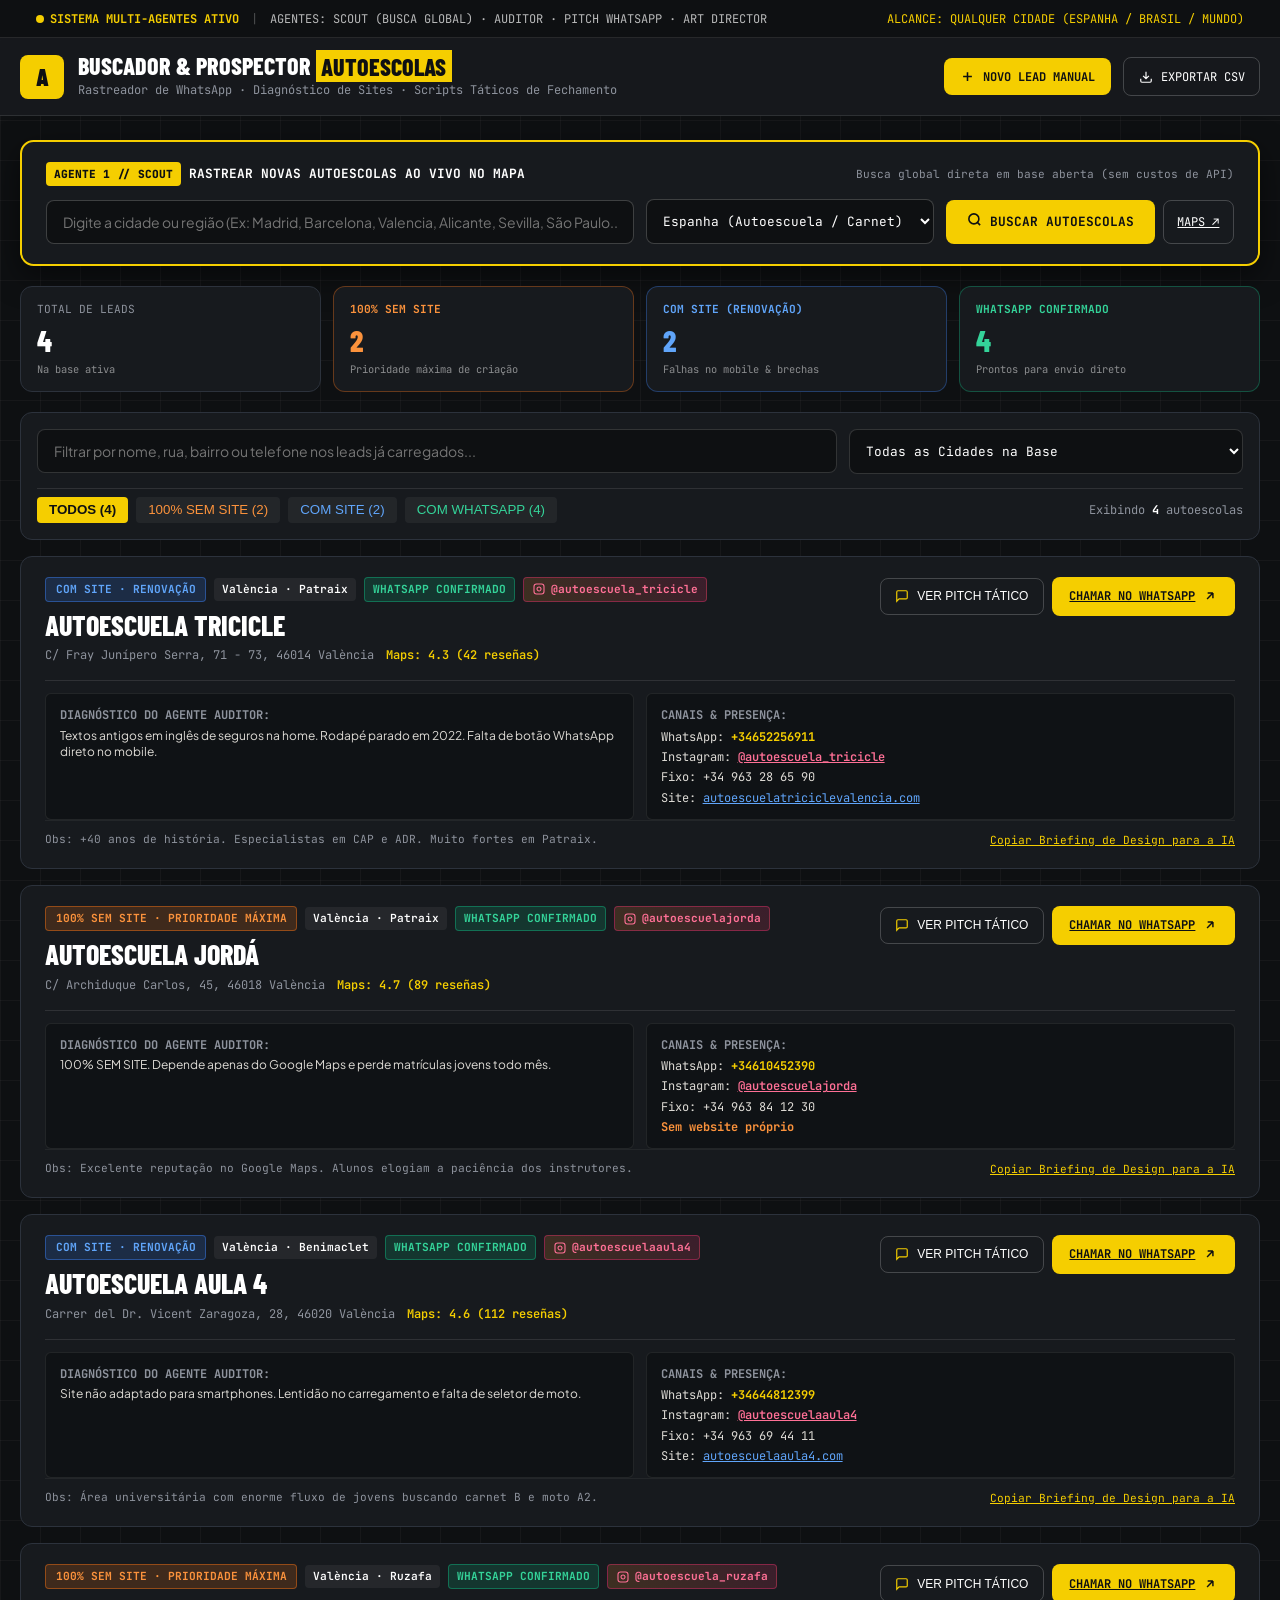
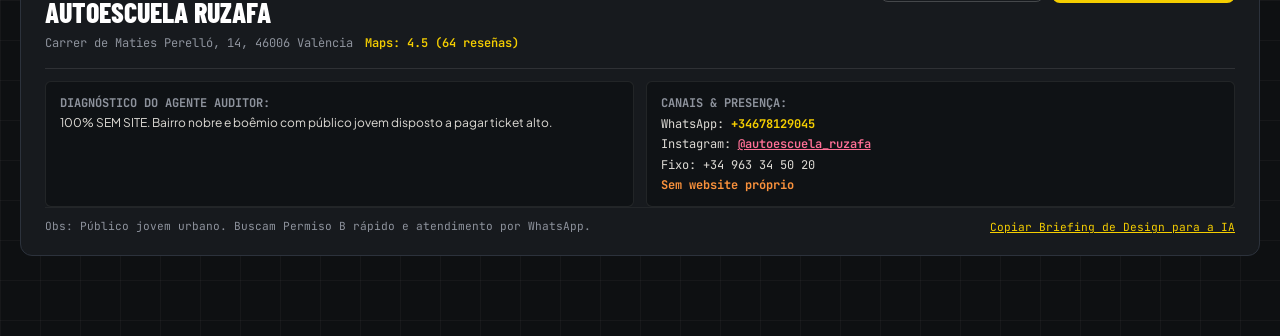
==== buscador.html @ 9bfc311a "feat: design renovado com showcase de frota, motion e buscador de autoescolas com instagram" ====
﻿<!DOCTYPE html>
<html lang="pt-BR" class="scroll-smooth">
<head>
  <meta charset="UTF-8" />
  <meta name="viewport" content="width=device-width, initial-scale=1.0" />
  <title>Buscador & Prospector de Autoescolas — Sistema de Vendas & WhatsApp</title>
  <meta name="description" content="Painel de prospecção ativa de autoescolas com gerador tático de mensagens para WhatsApp e briefings de renovação de site." />

  <!-- Tipografia de Alto Impacto (Barlow Condensed + Plus Jakarta Sans + JetBrains Mono) -->
  <link rel="preconnect" href="https://fonts.googleapis.com" />
  <link rel="preconnect" href="https://fonts.gstatic.com" crossorigin />
  <link href="https://fonts.googleapis.com/css2?family=Barlow+Condensed:wght@600;700;800&family=JetBrains+Mono:wght@400;500;600;700&family=Plus+Jakarta+Sans:wght@400;500;600;700&display=swap" rel="stylesheet" />

  <style>
    /* RESET & DESIGN TOKENS */
    :root {
      --asphalt: #0E1012;
      --asphalt-soft: #171A1E;
      --asphalt-card: #20242B;
      --asphalt-border: #2C323C;
      --tricicle: #F5CE00;
      --tricicle-hover: #FFD814;
      --paper: #F4F1EA;
      --paper-dark: #E6E1D3;
      --ink-muted: #8E939D;
      --hot-green: #10B981;
      --hot-orange: #F97316;
    }

    * { box-sizing: border-box; margin: 0; padding: 0; }

    body {
      background-color: var(--asphalt);
      color: var(--paper);
      font-family: 'Plus Jakarta Sans', sans-serif;
      min-height: 100vh;
      line-height: 1.5;
      overflow-x: hidden;
      -webkit-font-smoothing: antialiased;
    }

    .font-display { font-family: 'Barlow Condensed', sans-serif; }
    .font-mono { font-family: 'JetBrains Mono', monospace; }
    .font-sans { font-family: 'Plus Jakarta Sans', sans-serif; }

    /* Grade Arquitetônica de Fundo */
    .bg-grid {
      background-size: 40px 40px;
      background-image:
        linear-gradient(to right, rgba(255, 255, 255, 0.035) 1px, transparent 1px),
        linear-gradient(to bottom, rgba(255, 255, 255, 0.035) 1px, transparent 1px);
    }

    /* Utilitários Essenciais Standalone (Zero dependência de build) */
    .container-app { max-width: 1280px; margin-left: auto; margin-right: auto; padding-left: 1.25rem; padding-right: 1.25rem; }
    
    .card-asphalt {
      background-color: var(--asphalt-soft);
      border: 1px solid var(--asphalt-border);
      border-radius: 0.75rem;
      transition: transform 0.2s ease, border-color 0.2s ease, box-shadow 0.2s ease;
    }
    .card-asphalt:hover {
      border-color: rgba(245, 206, 0, 0.5);
      box-shadow: 0 10px 25px -5px rgba(0, 0, 0, 0.5);
    }

    .btn-tricicle {
      background-color: var(--tricicle);
      color: var(--asphalt);
      font-weight: 700;
      border: none;
      cursor: pointer;
      transition: all 0.15s ease;
      display: inline-flex;
      align-items: center;
      justify-content: center;
      gap: 0.5rem;
      border-radius: 0.5rem;
    }
    .btn-tricicle:hover {
      background-color: var(--tricicle-hover);
      transform: translateY(-1px);
    }

    .btn-outline {
      background-color: transparent;
      border: 1px solid rgba(255, 255, 255, 0.2);
      color: #FFFFFF;
      cursor: pointer;
      transition: all 0.15s ease;
      display: inline-flex;
      align-items: center;
      justify-content: center;
      gap: 0.5rem;
      border-radius: 0.5rem;
    }
    .btn-outline:hover {
      border-color: #FFFFFF;
      background-color: rgba(255, 255, 255, 0.05);
    }

    /* Badges */
    .badge-no-site {
      background-color: rgba(249, 115, 22, 0.18);
      color: #FB923C;
      border: 1px solid rgba(249, 115, 22, 0.45);
      padding: 0.2rem 0.6rem;
      border-radius: 0.25rem;
      font-weight: 700;
    }
    .badge-has-site {
      background-color: rgba(59, 130, 246, 0.18);
      color: #60A5FA;
      border: 1px solid rgba(59, 130, 246, 0.45);
      padding: 0.2rem 0.6rem;
      border-radius: 0.25rem;
      font-weight: 700;
    }
    .badge-wa {
      background-color: rgba(16, 185, 129, 0.18);
      color: #34D399;
      border: 1px solid rgba(16, 185, 129, 0.45);
      padding: 0.2rem 0.5rem;
      border-radius: 0.25rem;
      font-weight: 700;
    }

    /* Modais & Ocultação Blindada */
    .hidden { display: none !important; }
    
    .modal-backdrop {
      background-color: rgba(0, 0, 0, 0.85);
      backdrop-filter: blur(5px);
      -webkit-backdrop-filter: blur(5px);
    }
    #pitch-modal:not(.hidden), #add-modal:not(.hidden) {
      display: flex !important;
    }

    /* Animação Spinner */
    @keyframes spin {
      from { transform: rotate(0deg); }
      to { transform: rotate(360deg); }
    }
    .animate-spin { animation: spin 1s linear infinite; }

    /* Scrollbar */
    ::-webkit-scrollbar { width: 7px; height: 7px; }
    ::-webkit-scrollbar-track { background: var(--asphalt); }
    ::-webkit-scrollbar-thumb { background: #2A303A; border-radius: 4px; }
    ::-webkit-scrollbar-thumb:hover { background: var(--tricicle); }
  </style>
</head>
<body class="bg-grid">

  <!-- BARRA DE STATUS MULTI-AGENTES -->
  <div style="border-bottom: 1px solid rgba(255,255,255,0.1); background-color: var(--asphalt); padding: 0.6rem 1rem; font-size: 0.75rem;" class="font-mono">
    <div class="container-app" style="display: flex; flex-wrap: wrap; align-items: center; justify-content: space-between; gap: 0.75rem;">
      <div style="display: flex; align-items: center; gap: 0.75rem;">
        <span style="color: var(--tricicle); font-weight: 700; display: inline-flex; align-items: center; gap: 0.4rem;">
          <span style="width: 8px; height: 8px; border-radius: 50%; background-color: var(--tricicle); display: inline-block;"></span>
          SISTEMA MULTI-AGENTES ATIVO
        </span>
        <span style="color: rgba(255,255,255,0.25);">|</span>
        <span style="color: rgba(255,255,255,0.7);">AGENTES: SCOUT (BUSCA GLOBAL) · AUDITOR · PITCH WHATSAPP · ART DIRECTOR</span>
      </div>
      <div style="display: flex; align-items: center; gap: 1rem; color: rgba(255,255,255,0.6);">
        <span id="base-status-tag" style="color: var(--tricicle);">ALCANCE: QUALQUER CIDADE (ESPANHA / BRASIL / MUNDO)</span>
      </div>
    </div>
  </div>

  <!-- CABEÇALHO DO APLICATIVO -->
  <header style="border-bottom: 1px solid rgba(255,255,255,0.1); background-color: rgba(23,26,30,0.92); position: sticky; top: 0; z-index: 30; backdrop-filter: blur(8px); padding: 1rem 0;">
    <div class="container-app" style="display: flex; flex-wrap: wrap; align-items: center; justify-content: space-between; gap: 1rem;">
      <div style="display: flex; align-items: center; gap: 0.85rem;">
        <div style="width: 44px; height: 44px; border-radius: 8px; background-color: var(--tricicle); display: flex; align-items: center; justify-content: center; font-size: 1.5rem; font-weight: 900; color: var(--asphalt);" class="font-display">
          A
        </div>
        <div>
          <h1 style="font-size: 1.5rem; font-weight: 800; text-transform: uppercase; color: #FFFFFF; line-height: 1;" class="font-display">
            BUSCADOR & PROSPECTOR <span style="background-color: var(--tricicle); color: var(--asphalt); padding: 0.1rem 0.35rem;">AUTOESCOLAS</span>
          </h1>
          <p style="font-size: 0.75rem; color: var(--ink-muted); margin-top: 0.2rem;" class="font-mono">
            Rastreador de WhatsApp · Diagnóstico de Sites · Scripts Táticos de Fechamento
          </p>
        </div>
      </div>

      <div style="display: flex; align-items: center; gap: 0.75rem;">
        <button id="btn-open-add-modal" type="button" class="btn-tricicle font-mono" style="font-size: 0.75rem; text-transform: uppercase; padding: 0.65rem 1rem;">
          <svg width="15" height="15" viewBox="0 0 24 24" fill="none" stroke="currentColor" stroke-width="2.5"><path d="M12 5v14M5 12h14"/></svg>
          <span>Novo Lead Manual</span>
        </button>
        <button id="btn-export-csv" type="button" class="btn-outline font-mono" style="font-size: 0.75rem; text-transform: uppercase; padding: 0.65rem 0.9rem;">
          <svg width="14" height="14" viewBox="0 0 24 24" fill="none" stroke="currentColor" stroke-width="2"><path d="M21 15v4a2 2 0 0 1-2 2H5a2 2 0 0 1-2-2v-4M7 10l5 5 5-5M12 15V3"/></svg>
          <span>Exportar CSV</span>
        </button>
      </div>
    </div>
  </header>

  <!-- MÓDULO AGENTE 1: MOTOR DE BUSCA AO VIVO EM QUALQUER CIDADE -->
  <section style="padding: 1.5rem 0 0.5rem;">
    <div class="container-app">
      <div style="background-color: var(--asphalt-soft); border: 2px solid var(--tricicle); border-radius: 0.85rem; padding: 1.25rem 1.5rem; box-shadow: 0 10px 30px rgba(0,0,0,0.5);" class="font-mono">
        <div style="display: flex; flex-wrap: wrap; align-items: center; justify-content: space-between; gap: 0.5rem; margin-bottom: 0.85rem;">
          <div style="display: flex; align-items: center; gap: 0.5rem;">
            <span style="background-color: var(--tricicle); color: var(--asphalt); font-weight: 800; font-size: 0.7rem; padding: 0.2rem 0.5rem; border-radius: 4px;">AGENTE 1 // SCOUT</span>
            <span style="font-size: 0.8rem; font-weight: 700; color: #FFFFFF; text-transform: uppercase;">Rastrear Novas Autoescolas Ao Vivo no Mapa</span>
          </div>
          <span style="font-size: 0.7rem; color: var(--ink-muted);">Busca global direta em base aberta (sem custos de API)</span>
        </div>

        <form id="scout-search-form" style="display: grid; grid-template-columns: repeat(auto-fit, minmax(220px, 1fr)); gap: 0.75rem; align-items: center;">
          <!-- Input Cidade -->
          <div style="grid-column: span 2;">
            <input id="scout-city-input" type="text" required placeholder="Digite a cidade ou região (Ex: Madrid, Barcelona, Valencia, Alicante, Sevilla, São Paulo...)"
                   style="width: 100%; background-color: var(--asphalt); border: 1px solid rgba(255,255,255,0.2); border-radius: 0.5rem; padding: 0.75rem 1rem; color: #FFFFFF; font-size: 0.875rem; font-family: 'Plus Jakarta Sans', sans-serif; outline: none;" />
          </div>

          <!-- Seletor de País / Região -->
          <div>
            <select id="scout-country-select" style="width: 100%; background-color: var(--asphalt); border: 1px solid rgba(255,255,255,0.2); border-radius: 0.5rem; padding: 0.75rem 0.75rem; color: #FFFFFF; font-size: 0.8rem; font-family: 'JetBrains Mono', monospace; outline: none;">
              <option value="ES">Espanha (Autoescuela / Carnet)</option>
              <option value="BR">Brasil (Autoescola / CNH / CFC)</option>
              <option value="GLOBAL">Outros Países (Global)</option>
            </select>
          </div>

          <!-- Botão de Ação -->
          <div style="display: flex; gap: 0.5rem;">
            <button id="scout-submit-btn" type="submit" class="btn-tricicle font-mono" style="flex: 1; padding: 0.75rem 1.25rem; font-size: 0.8rem; text-transform: uppercase; white-space: nowrap;">
              <span id="scout-btn-icon">
                <svg width="15" height="15" viewBox="0 0 24 24" fill="none" stroke="currentColor" stroke-width="2.5"><circle cx="11" cy="11" r="8"/><line x1="21" y1="21" x2="16.65" y2="16.65"/></svg>
              </span>
              <span id="scout-btn-text">Buscar Autoescolas</span>
            </button>
            <a id="scout-maps-shortcut" href="https://www.google.com/maps/search/autoescuelas" target="_blank" rel="noopener noreferrer"
               title="Abrir pesquisa direta no Google Maps"
               class="btn-outline font-mono" style="padding: 0.75rem 0.85rem; font-size: 0.75rem; text-transform: uppercase;">
              <span>Maps ↗</span>
            </a>
          </div>
        </form>

        <!-- Barra de Progresso / Feedback -->
        <div id="scout-feedback" style="display: none; margin-top: 0.75rem; padding: 0.5rem 0.85rem; background-color: rgba(245,206,0,0.1); border-left: 3px solid var(--tricicle); font-size: 0.75rem; color: var(--tricicle);">
          Localizando autoescolas...
        </div>
      </div>
    </div>
  </section>

  <!-- DASHBOARD DE MÉTRICAS RÁPIDAS -->
  <section style="padding: 0.75rem 0;">
    <div class="container-app">
      <div style="display: grid; grid-template-columns: repeat(auto-fit, minmax(180px, 1fr)); gap: 0.75rem;" class="font-mono">
        <div style="padding: 0.85rem 1rem; border-radius: 0.75rem; background-color: var(--asphalt-soft); border: 1px solid var(--asphalt-border);">
          <div style="font-size: 0.7rem; color: var(--ink-muted); text-transform: uppercase;">Total de Leads</div>
          <div style="font-size: 1.85rem; font-weight: 800; color: #FFFFFF;" class="font-display" id="stat-total">0</div>
          <div style="font-size: 0.65rem; color: rgba(255,255,255,0.5);">Na base ativa</div>
        </div>
        <div style="padding: 0.85rem 1rem; border-radius: 0.75rem; background-color: var(--asphalt-soft); border: 1px solid rgba(249,115,22,0.35);">
          <div style="font-size: 0.7rem; color: #FB923C; text-transform: uppercase; font-weight: 700;">100% Sem Site</div>
          <div style="font-size: 1.85rem; font-weight: 800; color: #FB923C;" class="font-display" id="stat-no-site">0</div>
          <div style="font-size: 0.65rem; color: rgba(255,255,255,0.5);">Prioridade máxima de criação</div>
        </div>
        <div style="padding: 0.85rem 1rem; border-radius: 0.75rem; background-color: var(--asphalt-soft); border: 1px solid rgba(59,130,246,0.35);">
          <div style="font-size: 0.7rem; color: #60A5FA; text-transform: uppercase; font-weight: 700;">Com Site (Renovação)</div>
          <div style="font-size: 1.85rem; font-weight: 800; color: #60A5FA;" class="font-display" id="stat-has-site">0</div>
          <div style="font-size: 0.65rem; color: rgba(255,255,255,0.5);">Falhas no mobile & brechas</div>
        </div>
        <div style="padding: 0.85rem 1rem; border-radius: 0.75rem; background-color: var(--asphalt-soft); border: 1px solid rgba(16,185,129,0.35);">
          <div style="font-size: 0.7rem; color: #34D399; text-transform: uppercase; font-weight: 700;">WhatsApp Confirmado</div>
          <div style="font-size: 1.85rem; font-weight: 800; color: #34D399;" class="font-display" id="stat-wa">0</div>
          <div style="font-size: 0.65rem; color: rgba(255,255,255,0.5);">Prontos para envio direto</div>
        </div>
      </div>
    </div>
  </section>

  <!-- BARRA DE CONTROLE: BUSCA LOCAL, FILTROS E CIDADES -->
  <section style="padding: 0.5rem 0 1rem;">
    <div class="container-app">
      <div style="padding: 1rem; border-radius: 0.75rem; background-color: var(--asphalt-soft); border: 1px solid var(--asphalt-border); display: flex; flex-direction: column; gap: 0.85rem;">
        <div style="display: grid; grid-template-columns: repeat(auto-fit, minmax(240px, 1fr)); gap: 0.75rem;">
          <!-- Filtro Textual Rápido na Base -->
          <div style="grid-column: span 2;">
            <input id="search-input" type="text" placeholder="Filtrar por nome, rua, bairro ou telefone nos leads já carregados..."
                   style="width: 100%; background-color: var(--asphalt); border: 1px solid rgba(255,255,255,0.15); border-radius: 0.5rem; padding: 0.75rem 1rem; font-size: 0.875rem; color: #FFFFFF; font-family: 'Plus Jakarta Sans', sans-serif; outline: none;" />
          </div>

          <!-- Seletor de Cidades Dinâmico -->
          <div>
            <select id="city-select" style="width: 100%; background-color: var(--asphalt); border: 1px solid rgba(255,255,255,0.15); border-radius: 0.5rem; padding: 0.75rem; font-size: 0.8rem; color: #FFFFFF; font-family: 'JetBrains Mono', monospace; outline: none;">
              <option value="ALL">Todas as Cidades na Base</option>
            </select>
          </div>
        </div>

        <!-- Abas de Filtro de Status -->
        <div style="display: flex; flex-wrap: wrap; align-items: center; justify-content: space-between; gap: 0.75rem; padding-top: 0.5rem; border-top: 1px solid rgba(255,255,255,0.1); font-size: 0.75rem;" class="font-mono">
          <div style="display: flex; flex-wrap: wrap; align-items: center; gap: 0.5rem;" id="filter-tabs">
            <button type="button" data-filter="ALL" class="filter-tab" style="padding: 0.35rem 0.75rem; border-radius: 4px; background-color: var(--tricicle); color: var(--asphalt); font-weight: 700; border: none; cursor: pointer;">TODOS (<span id="count-all">0</span>)</button>
            <button type="button" data-filter="NO_SITE" class="filter-tab" style="padding: 0.35rem 0.75rem; border-radius: 4px; background-color: rgba(255,255,255,0.05); color: #FB923C; font-weight: 500; border: none; cursor: pointer;"> 100% SEM SITE (<span id="count-no-site">0</span>)</button>
            <button type="button" data-filter="HAS_SITE" class="filter-tab" style="padding: 0.35rem 0.75rem; border-radius: 4px; background-color: rgba(255,255,255,0.05); color: #60A5FA; font-weight: 500; border: none; cursor: pointer;"> COM SITE (<span id="count-has-site">0</span>)</button>
            <button type="button" data-filter="HAS_WA" class="filter-tab" style="padding: 0.35rem 0.75rem; border-radius: 4px; background-color: rgba(255,255,255,0.05); color: #34D399; font-weight: 500; border: none; cursor: pointer;"> COM WHATSAPP (<span id="count-has-wa">0</span>)</button>
          </div>

          <div style="color: var(--ink-muted);">
            Exibindo <span id="leads-visible-count" style="color: #FFFFFF; font-weight: 700;">0</span> autoescolas
          </div>
        </div>
      </div>
    </div>
  </section>

  <!-- LISTA DE LEADS (CARDS ASSIMÉTRICOS) -->
  <main class="container-app" style="padding-bottom: 5rem;">
    <div id="leads-container" style="display: flex; flex-direction: column; gap: 1rem;">
      <!-- Inserido dinamicamente via JavaScript -->
    </div>
  </main>

  <!-- MODAL: VER MENSAGEM TÁTICA DE WHATSAPP -->
  <div id="pitch-modal" class="modal-backdrop hidden" style="position: fixed; inset: 0; z-index: 50; align-items: center; justify-content: center; padding: 1rem;">
    <div style="background-color: var(--asphalt-soft); border: 1px solid rgba(255,255,255,0.2); border-radius: 1rem; max-width: 680px; width: 100%; max-height: 90vh; overflow-y: auto; padding: 1.5rem; display: flex; flex-direction: column; gap: 1.25rem; box-shadow: 0 25px 50px rgba(0,0,0,0.8);">
      <div style="display: flex; align-items: flex-start; justify-content: space-between; gap: 1rem; border-bottom: 1px solid rgba(255,255,255,0.1); padding-bottom: 0.85rem;">
        <div>
          <span style="font-size: 0.7rem; text-transform: uppercase; color: var(--tricicle); font-weight: 700;" class="font-mono">Agente 3 // Copywriter Tático</span>
          <h3 id="modal-lead-name" style="font-size: 1.75rem; font-weight: 800; text-transform: uppercase; color: #FFFFFF; line-height: 1.1; margin-top: 0.2rem;" class="font-display">
            Nome da Autoescola
          </h3>
          <div id="modal-lead-district" style="font-size: 0.75rem; color: var(--ink-muted); margin-top: 0.2rem;" class="font-mono">Cidade / Distrito</div>
        </div>
        <button id="modal-close-btn" type="button" class="btn-outline" style="padding: 0.4rem; border-radius: 6px;">
          <svg width="20" height="20" viewBox="0 0 24 24" fill="none" stroke="currentColor" stroke-width="2"><path d="M18 6L6 18M6 6l12 12"/></svg>
        </button>
      </div>

      <!-- Caixa da Mensagem Pronta -->
      <div style="display: flex; flex-direction: column; gap: 0.5rem;">
        <div style="display: flex; align-items: center; justify-content: space-between; font-size: 0.75rem;" class="font-mono">
          <span style="color: #FFFFFF; font-weight: 700; text-transform: uppercase;">Mensagem Pronta para Envio:</span>
          <span id="modal-pitch-lang" style="color: var(--tricicle);">Linguagem Local</span>
        </div>
        <div style="position: relative;">
          <textarea id="modal-pitch-es" readonly rows="8"
                    style="width: 100%; background-color: var(--asphalt); border: 1px solid rgba(255,255,255,0.15); border-radius: 0.75rem; padding: 1rem; font-size: 0.85rem; color: var(--paper); line-height: 1.6; resize: none; outline: none;" class="font-mono"></textarea>
          <button id="btn-copy-pitch" type="button" class="btn-tricicle font-mono"
                  style="position: absolute; top: 0.75rem; right: 0.75rem; font-size: 0.7rem; text-transform: uppercase; padding: 0.35rem 0.65rem; border-radius: 4px;">
            <svg width="13" height="13" viewBox="0 0 24 24" fill="none" stroke="currentColor" stroke-width="2"><rect x="9" y="9" width="13" height="13" rx="2" ry="2"/><path d="M5 15H4a2 2 0 0 1-2-2V4a2 2 0 0 1 2-2h9a2 2 0 0 1 2 2v1"/></svg>
            <span id="copy-btn-text">Copiar</span>
          </button>
        </div>
      </div>

      <!-- Tradução em Português -->
      <div style="display: flex; flex-direction: column; gap: 0.4rem; padding-top: 0.5rem; border-top: 1px solid rgba(255,255,255,0.1);">
        <div style="font-size: 0.7rem; color: var(--ink-muted); text-transform: uppercase;" class="font-mono">Tradução em Português (Para seu controle total):</div>
        <div id="modal-pitch-pt" style="padding: 0.85rem; border-radius: 0.5rem; background-color: rgba(14,16,18,0.7); border: 1px solid rgba(255,255,255,0.1); font-size: 0.75rem; color: rgba(244,241,234,0.85); line-height: 1.5;">
          Tradução...
        </div>
      </div>

      <!-- Tática de Negociação -->
      <div style="padding: 0.75rem 1rem; border-radius: 0.5rem; background-color: rgba(245,206,0,0.1); border: 1px solid rgba(245,206,0,0.3); font-size: 0.75rem; color: var(--tricicle);" class="font-mono">
        <div style="font-weight: 700; text-transform: uppercase;">Tática Empregada:</div>
        <p id="modal-pitch-tactic" style="color: rgba(244,241,234,0.9); font-family: 'Plus Jakarta Sans', sans-serif; font-size: 0.75rem; margin-top: 0.2rem;">Explicação...</p>
      </div>

      <!-- Ações do Modal -->
      <div style="display: flex; flex-wrap: wrap; align-items: center; justify-content: space-between; gap: 0.75rem; padding-top: 0.5rem;">
        <div style="display: flex; flex-wrap: wrap; gap: 0.5rem;">
          <button id="modal-btn-briefing" type="button" class="btn-outline font-mono" style="font-size: 0.75rem; text-transform: uppercase; padding: 0.75rem 1rem;">
            <span>Copiar Briefing de Design</span>
          </button>
          <button id="modal-btn-ig-dm" type="button" class="btn-outline font-mono" style="font-size: 0.75rem; text-transform: uppercase; padding: 0.75rem 0.9rem; color: #FF7096; border-color: rgba(225,48,108,0.35);">
            <span>Copiar Pitch p/ Instagram DM</span>
          </button>
        </div>
        <a id="modal-btn-wa" href="#" target="_blank" rel="noopener noreferrer"
           class="btn-tricicle font-mono" style="font-size: 0.75rem; text-transform: uppercase; padding: 0.75rem 1.25rem;">
          <span>Abrir no WhatsApp Agora</span>
          <svg width="15" height="15" viewBox="0 0 24 24" fill="none" stroke="currentColor" stroke-width="2.5"><path d="M7 17L17 7M17 7H8M17 7V16"/></svg>
        </a>
      </div>
    </div>
  </div>

  <!-- MODAL: CADASTRAR NOVO LEAD MANUAL DO GOOGLE MAPS -->
  <div id="add-modal" class="modal-backdrop hidden" style="position: fixed; inset: 0; z-index: 50; align-items: center; justify-content: center; padding: 1rem;">
    <div style="background-color: var(--asphalt-soft); border: 1px solid rgba(255,255,255,0.2); border-radius: 1rem; max-width: 560px; width: 100%; padding: 1.5rem; display: flex; flex-direction: column; gap: 1rem; box-shadow: 0 25px 50px rgba(0,0,0,0.8);">
      <div style="display: flex; align-items: center; justify-content: space-between; border-bottom: 1px solid rgba(255,255,255,0.1); padding-bottom: 0.75rem;">
        <div>
          <span style="font-size: 0.7rem; text-transform: uppercase; color: var(--tricicle); font-weight: 700;" class="font-mono">Agente 1 & 2 // Ingestão & Auditoria</span>
          <h3 style="font-size: 1.5rem; font-weight: 800; text-transform: uppercase; color: #FFFFFF;" class="font-display">Cadastrar Novo Lead</h3>
        </div>
        <button id="add-modal-close-btn" type="button" class="btn-outline" style="padding: 0.4rem; border-radius: 6px;">
          <svg width="20" height="20" viewBox="0 0 24 24" fill="none" stroke="currentColor" stroke-width="2"><path d="M18 6L6 18M6 6l12 12"/></svg>
        </button>
      </div>

      <form id="add-lead-form" style="display: flex; flex-direction: column; gap: 0.75rem; font-size: 0.75rem;" class="font-mono">
        <div>
          <label style="display: block; text-transform: uppercase; color: var(--ink-muted); margin-bottom: 0.25rem;">Nome da Autoescola *</label>
          <input id="add-name" required type="text" placeholder="Ex: Autoescuela Gran Vía"
                 style="width: 100%; background-color: var(--asphalt); border: 1px solid rgba(255,255,255,0.15); border-radius: 0.5rem; padding: 0.6rem 0.8rem; color: #FFFFFF; font-size: 0.85rem; font-family: 'Plus Jakarta Sans', sans-serif; outline: none;" />
        </div>

        <div style="display: grid; grid-template-columns: 1fr 1fr; gap: 0.75rem;">
          <div>
            <label style="display: block; text-transform: uppercase; color: var(--ink-muted); margin-bottom: 0.25rem;">Cidade / Distrito *</label>
            <input id="add-district" required type="text" placeholder="Ex: Madrid, Centro..."
                   style="width: 100%; background-color: var(--asphalt); border: 1px solid rgba(255,255,255,0.15); border-radius: 0.5rem; padding: 0.6rem 0.8rem; color: #FFFFFF; font-size: 0.85rem; font-family: 'Plus Jakarta Sans', sans-serif; outline: none;" />
          </div>
          <div>
            <label style="display: block; text-transform: uppercase; color: var(--ink-muted); margin-bottom: 0.25rem;">Telefone / WhatsApp *</label>
            <input id="add-phone" required type="text" placeholder="Ex: 612 34 56 78 ou 11 9..."
                   style="width: 100%; background-color: var(--asphalt); border: 1px solid rgba(255,255,255,0.15); border-radius: 0.5rem; padding: 0.6rem 0.8rem; color: #FFFFFF; font-size: 0.85rem; font-family: 'Plus Jakarta Sans', sans-serif; outline: none;" />
          </div>
        </div>

        <div>
          <label style="display: block; text-transform: uppercase; color: var(--ink-muted); margin-bottom: 0.25rem;">Endereço Completo</label>
          <input id="add-address" type="text" placeholder="Ex: Calle Mayor, 12, Madrid"
                 style="width: 100%; background-color: var(--asphalt); border: 1px solid rgba(255,255,255,0.15); border-radius: 0.5rem; padding: 0.6rem 0.8rem; color: #FFFFFF; font-size: 0.85rem; font-family: 'Plus Jakarta Sans', sans-serif; outline: none;" />
        </div>

        <div style="display: grid; grid-template-columns: 1fr 1fr; gap: 0.75rem;">
          <div>
            <label style="display: block; text-transform: uppercase; color: var(--ink-muted); margin-bottom: 0.25rem;">Site Atual (Deixe em branco se NÃO tiver)</label>
            <input id="add-site" type="text" placeholder="Ex: autoescuela.es"
                   style="width: 100%; background-color: var(--asphalt); border: 1px solid rgba(255,255,255,0.15); border-radius: 0.5rem; padding: 0.6rem 0.8rem; color: #FFFFFF; font-size: 0.85rem; font-family: 'Plus Jakarta Sans', sans-serif; outline: none;" />
          </div>
          <div>
            <label style="display: block; text-transform: uppercase; color: var(--ink-muted); margin-bottom: 0.25rem;">Avaliação Google Maps</label>
            <input id="add-rating" type="text" placeholder="Ex: 4.8 (85 reseñas)"
                   style="width: 100%; background-color: var(--asphalt); border: 1px solid rgba(255,255,255,0.15); border-radius: 0.5rem; padding: 0.6rem 0.8rem; color: #FFFFFF; font-size: 0.85rem; font-family: 'Plus Jakarta Sans', sans-serif; outline: none;" />
          </div>
        </div>

        <div>
          <label style="display: block; text-transform: uppercase; color: var(--ink-muted); margin-bottom: 0.25rem;">Instagram (Ex: @autoescuela_nome ou link do perfil)</label>
          <input id="add-instagram" type="text" placeholder="Ex: @autoescuela_nome ou link"
                 style="width: 100%; background-color: var(--asphalt); border: 1px solid rgba(255,255,255,0.15); border-radius: 0.5rem; padding: 0.6rem 0.8rem; color: #FFFFFF; font-size: 0.85rem; font-family: 'Plus Jakarta Sans', sans-serif; outline: none;" />
        </div>

        <div style="padding-top: 0.5rem; border-top: 1px solid rgba(255,255,255,0.1); display: flex; justify-content: flex-end; gap: 0.5rem;">
          <button type="button" id="add-modal-cancel" class="btn-outline font-mono" style="padding: 0.6rem 1rem;">Cancelar</button>
          <button type="submit" class="btn-tricicle font-mono" style="padding: 0.6rem 1.25rem;">Salvar Lead & Gerar Pitch</button>
        </div>
      </form>
    </div>
  </div>

  <!-- NOTIFICAÇÃO TOAST -->
  <div id="toast" style="position: fixed; bottom: 1.5rem; right: 1.5rem; z-index: 60; background-color: var(--tricicle); color: var(--asphalt); padding: 0.75rem 1.25rem; border-radius: 0.5rem; font-weight: 700; font-size: 0.75rem; box-shadow: 0 10px 25px rgba(0,0,0,0.5); transform: translateY(100px); opacity: 0; transition: all 0.3s ease;" class="font-mono">
    Notificação
  </div>

  <!-- ===================================================================== -->
  <!-- MOTOR JAVASCRIPT: BUSCADOR GLOBAL, BANCO DE LEADS & AGENTES           -->
  <!-- ===================================================================== -->
  <script>
    // 1. BANCO DE DADOS DE LEADS (COM PERSISTÊNCIA EM LOCALSTORAGE)
    let LEADS = [
      {
        id: "tricicle",
        name: "Autoescuela Tricicle",
        city: "València",
        district: "Patraix",
        address: "C/ Fray Junípero Serra, 71 - 73, 46014 València",
        landline: "+34 963 28 65 90",
        whatsapp: "34652256911",
        instagram: "autoescuela_tricicle",
        country: "ES",
        hasWebsite: true,
        websiteUrl: "https://autoescuelatriciclevalencia.com",
        rating: "4.3 (42 reseñas)",
        vulnerabilities: "Textos antigos em inglês de seguros na home. Rodapé parado em 2022. Falta de botão WhatsApp direto no mobile.",
        hasProCourses: true,
        notes: "+40 anos de história. Especialistas em CAP e ADR. Muito fortes em Patraix."
      },
      {
        id: "jorda-patraix",
        name: "Autoescuela Jordá",
        city: "València",
        district: "Patraix",
        address: "C/ Archiduque Carlos, 45, 46018 València",
        landline: "+34 963 84 12 30",
        whatsapp: "34610452390",
        instagram: "autoescuelajorda",
        country: "ES",
        hasWebsite: false,
        websiteUrl: "",
        rating: "4.7 (89 reseñas)",
        vulnerabilities: "100% SEM SITE. Depende apenas do Google Maps e perde matrículas jovens todo mês.",
        hasProCourses: false,
        notes: "Excelente reputação no Google Maps. Alunos elogiam a paciência dos instrutores."
      },
      {
        id: "aula4-benimaclet",
        name: "Autoescuela Aula 4",
        city: "València",
        district: "Benimaclet",
        address: "Carrer del Dr. Vicent Zaragoza, 28, 46020 València",
        landline: "+34 963 69 44 11",
        whatsapp: "34644812399",
        instagram: "autoescuelaaula4",
        country: "ES",
        hasWebsite: true,
        websiteUrl: "https://autoescuelaaula4.com",
        rating: "4.6 (112 reseñas)",
        vulnerabilities: "Site não adaptado para smartphones. Lentidão no carregamento e falta de seletor de moto.",
        hasProCourses: false,
        notes: "Área universitária com enorme fluxo de jovens buscando carnet B e moto A2."
      },
      {
        id: "ruzafa-express",
        name: "Autoescuela Ruzafa",
        city: "València",
        district: "Ruzafa",
        address: "Carrer de Maties Perelló, 14, 46006 València",
        landline: "+34 963 34 50 20",
        whatsapp: "34678129045",
        instagram: "autoescuela_ruzafa",
        country: "ES",
        hasWebsite: false,
        websiteUrl: "",
        rating: "4.5 (64 reseñas)",
        vulnerabilities: "100% SEM SITE. Bairro nobre e boêmio com público jovem disposto a pagar ticket alto.",
        hasProCourses: false,
        notes: "Público jovem urbano. Buscam Permiso B rápido e atendimento por WhatsApp."
      }
    ];

    // Carregar dados salvos pelo usuário no navegador
    const saved = localStorage.getItem('PROSPECTOR_LEADS_DATABASE_V2');
    if (saved) {
      try { LEADS = JSON.parse(saved); } catch(e) {}
    }

    function persistLeads() {
      localStorage.setItem('PROSPECTOR_LEADS_DATABASE_V2', JSON.stringify(LEADS));
    }

    // 2. AGENTE 1 // SCOUT: RASTREAMENTO GLOBAL DE AUTOESCOLAS AO VIVO (NOMINATIM POI)
    const scoutForm = document.getElementById('scout-search-form');
    const scoutCityInput = document.getElementById('scout-city-input');
    const scoutCountrySelect = document.getElementById('scout-country-select');
    const scoutBtn = document.getElementById('scout-submit-btn');
    const scoutBtnText = document.getElementById('scout-btn-text');
    const scoutFeedback = document.getElementById('scout-feedback');
    const scoutMapsShortcut = document.getElementById('scout-maps-shortcut');

    scoutCityInput.addEventListener('input', () => {
      const city = scoutCityInput.value.trim();
      const country = scoutCountrySelect.value;
      const term = country === 'BR' ? 'auto+escola' : 'autoescuela';
      scoutMapsShortcut.href = `https://www.google.com/maps/search/${term}+${encodeURIComponent(city || 'Valencia')}`;
    });

    scoutForm.addEventListener('submit', async (e) => {
      e.preventDefault();
      const cityQuery = scoutCityInput.value.trim();
      if (!cityQuery) return;

      const country = scoutCountrySelect.value;
      scoutBtn.disabled = true;
      scoutBtnText.textContent = "Rastreando no Mapa...";
      scoutFeedback.style.display = "block";
      scoutFeedback.textContent = `Agente Scout buscando autoescolas em "${cityQuery}"...`;

      try {
        const queryTerm = country === 'BR' ? `auto escola em ${cityQuery}` : `autoescuela en ${cityQuery}`;
        const nominatimUrl = `https://nominatim.openstreetmap.org/search?q=${encodeURIComponent(queryTerm)}&format=json&addressdetails=1&extratags=1&limit=25`;
        
        const res = await fetch(nominatimUrl, {
          headers: { 'Accept': 'application/json' }
        });
        
        if (!res.ok) throw new Error("Erro na resposta do serviço de mapas");
        const data = await res.json();

        if (!data || data.length === 0) {
          scoutFeedback.textContent = `Nenhuma autoescola encontrada em "${cityQuery}". Dica: clique em "Maps ↗" ao lado para ver a lista no Google Maps e cole o telefone no botão "Novo Lead Manual".`;
          return;
        }

        let addedCount = 0;
        data.forEach(item => {
          const rawName = item.name || (item.display_name ? item.display_name.split(',')[0] : "Autoescuela");
          // Evitar duplicatas pelo nome
          const exists = LEADS.some(l => l.name.toLowerCase() === rawName.toLowerCase());
          if (exists) return;

          const tags = item.extratags || {};
          const addr = item.address || {};
          
          let phone = tags.phone || tags['contact:phone'] || tags['contact:mobile'] || "";
          phone = phone.replace(/[^0-9]/g, '');
          if (country === 'ES' && phone.length === 9 && (phone.startsWith('6') || phone.startsWith('7') || phone.startsWith('9'))) {
            phone = "34" + phone;
          } else if (country === 'BR' && (phone.length === 10 || phone.length === 11)) {
            phone = "55" + phone;
          }

          const website = tags.website || tags['contact:website'] || "";
          const district = addr.suburb || addr.quarter || addr.neighbourhood || addr.city_district || addr.city || cityQuery;
          const fullAddress = item.display_name ? item.display_name.split(',').slice(0, 3).join(',') : `${district}, ${cityQuery}`;

          let insta = tags['contact:instagram'] || tags.instagram || tags['contact:social'] || "";
          if (insta) {
            insta = insta.replace('@', '').replace(/^https?:\/\/(www\.)?instagram\.com\//i, '').replace(/\/$/, '');
          }

          const newLead = {
            id: "lead-" + Date.now() + "-" + Math.floor(Math.random()*1000),
            name: rawName,
            city: addr.city || cityQuery,
            district: district,
            address: fullAddress,
            landline: phone ? (phone.startsWith('34') ? `+${phone}` : phone) : "Consultar no Maps",
            whatsapp: phone,
            instagram: insta,
            country: country,
            hasWebsite: website.length > 5,
            websiteUrl: website ? (website.startsWith('http') ? website : 'http://' + website) : "",
            rating: "4.5 (Google Maps)",
            vulnerabilities: website.length > 5 
              ? "Site detectado. Requer auditoria mobile e botão de WhatsApp."
              : "100% SEM SITE PRÓPRIO. Depende exclusivamente do Maps e perde novos alunos diariamente.",
            hasProCourses: rawName.toLowerCase().includes('cap') || rawName.toLowerCase().includes('camion'),
            notes: `Lead rastreado pelo Agente Scout em ${cityQuery}.`
          };

          LEADS.unshift(newLead);
          addedCount++;
        });

        persistLeads();
        updateCityDropdown();
        updateMetrics();
        renderLeadsList();

        scoutFeedback.textContent = `Sucesso! O Agente Scout adicionou ${addedCount} novas autoescolas de "${cityQuery}" à base.`;
        showToastNotification(`${addedCount} autoescolas de ${cityQuery} adicionadas!`);
      } catch (err) {
        scoutFeedback.textContent = `A busca automática oscilou. Use o botão "Maps ↗" para abrir a lista do Google Maps de ${cityQuery} e adicione os contatos pelo botão "Novo Lead Manual".`;
      } finally {
        scoutBtn.disabled = false;
        scoutBtnText.textContent = "Buscar Autoescolas";
      }
    });

    // 3. AGENTE 3 // PITCH: GERADOR DE MENSAGENS TÁTICAS DE WHATSAPP
    function createPitch(lead) {
      const isSpain = lead.country === "ES" || (lead.whatsapp && lead.whatsapp.startsWith("34"));

      if (isSpain) {
        if (lead.hasWebsite) {
          // ROTA COM SITE (ESPANHA)
          return {
            lang: "Espanhol (València / Espanha)",
            es: `Hola, buenas tardes.

Os escribo porque he estado revisando vuestra web actual (${lead.websiteUrl.replace(/^https?:\/\//, '')}) y he notado que no está adaptada para que los alumnos jóvenes de ${lead.district} os contacten directamente por WhatsApp desde el móvil en un clic, además de ${lead.vulnerabilities.toLowerCase().includes('inglés') ? 'tener textos antiguos de plantilla en inglés en el código' : 'tener varios elementos lentos que dificultan ver precios y cursos'}.

Para que veáis la diferencia, os he preparado sin ningún compromiso una maqueta moderna de cómo quedaría vuestra web renovada:
 [ENLACE_DE_VUESTRA_MAQUETA_AQUÍ]

(Si pulsáis en cualquier botón de la maqueta, veréis que ya está conectada directamente a este mismo WhatsApp).

¿Sería una locura si le echáis un vistazo rápido de 30 segundos en el móvil cuando tengáis un hueco en secretaría?

Un saludo cordial.`,
            pt: `Olá, boa tarde.
Escrevo porque estive revisando o site atual de vocês (${lead.websiteUrl.replace(/^https?:\/\//, '')}) e notei que não está adaptado para que os alunos jovens de ${lead.district} entrem em contato direto pelo WhatsApp em um clique, além de ${lead.vulnerabilities.toLowerCase()}.
Para que vejam a diferença, preparei sem compromisso uma prévia moderna de como ficaria o site renovado de vocês:
 [LINK DA SUA PRÉVIA NO NETLIFY/VERCEL]
(Se clicarem em qualquer botão, verão que já abre neste mesmo WhatsApp de vocês).
Seria uma loucura dar uma olhada rápida de 30 segundos no celular quando tiverem um tempinho na secretaria?
Um abraço cordial.`,
            tactic: `Auditoria de Falha Técnica + Demonstração ao Vivo no próprio WhatsApp + Pergunta Fechada buscando o 'NÃO' do Chris Voss ("¿Sería una locura?").`
          };
        } else {
          // ROTA SEM SITE (ESPANHA)
          return {
            lang: "Espanhol (València / Espanha)",
            es: `Hola, buenas tardes.

Os escribo porque he visto vuestra excelente valoración en Google Maps (${lead.rating}) en la zona de ${lead.district}, pero me he dado cuenta de que no tenéis una página web propia activa para vuestra autoescuela.

Hoy en día, casi el 90% de los chicos de 17 y 18 años que buscan sacarse el carnet B o de moto en ${lead.district} buscan en Google y acaban matriculándose en las autoescuelas que tienen web moderna con reserva directa por WhatsApp.

Para ayudaros a captar esos alumnos sin que tengáis que complicaros la vida, os he diseñado por adelantado una maqueta exclusiva para ${lead.name} lista para usar:
 [ENLACE_DE_VUESTRA_MAQUETA_AQUÍ]

(Ya incluye vuestra dirección en ${lead.address.split(',')[0]} y enlace directo a este WhatsApp).

¿Sería una mala idea si le echáis un vistazo de 30 segundos en el móvil a ver qué os parece?

Un saludo cordial.`,
            pt: `Olá, boa tarde.
Escrevo porque vi a excelente avaliação de vocês no Google Maps (${lead.rating}) na região de ${lead.district}, mas notei que vocês não têm uma página web própria ativa.
Hoje em dia, quase 90% dos jovens de 17 e 18 anos que querem tirar a habilitação B ou moto em ${lead.district} pesquisam no Google e acabam se matriculando nas autoescolas que têm site moderno com WhatsApp direto.
Para ajudar vocês a captar esses alunos sem complicações, desenhei antecipadamente uma prévia exclusiva para a ${lead.name} pronta para usar:
 [LINK DA SUA PRÉVIA NO NETLIFY/VERCEL]
(Já inclui o endereço de vocês e botão direto para este WhatsApp).
Seria uma má ideia dar uma olhada de 30 segundos no celular para ver o que acham?
Um abraço cordial.`,
            tactic: `Elogio de Autoridade do Maps + Conscientização da Perda Diária de Alunos + Oferta Irrecusável de Hormozi (o site já está pronto, sem esforço para ele).`
          };
        }
      } else {
        // ROTA BRASIL / OUTROS PAÍSES (PORTUGUÊS)
        return {
          lang: "Português do Brasil (CFC / CNH)",
          es: `Olá, tudo bem?

Vi a ótima pontuação de vocês no Google Maps (${lead.rating}) em ${lead.district}, mas notei que vocês ${lead.hasWebsite ? 'estão com o site desatualizado e sem botão direto de WhatsApp no celular' : 'ainda não possuem um site profissional ativo para a autoescola'}.

Quase todo aluno de 18 anos que vai tirar a 1ª CNH pesquisa no celular antes de se matricular. Pensando nisso, desenhei por conta própria uma prévia moderna e exclusiva de como ficaria o novo site da ${lead.name}:
 [COLE_AQUI_SEU_LINK_NETLIFY]

(Inclusive, todos os botões da prévia já abrem mensagens direto para este WhatsApp de vocês).

Seria uma má ideia dar uma olhada rápida de 30 segundos no celular para ver o que acham?

Abraços!`,
          pt: `Mensagem nativa para o Brasil aplicando Chris Voss e reversão total de risco.`,
          tactic: `Abordagem de autoridade no Google Maps + demonstração do WhatsApp funcionando ao vivo.`
        };
      }
    }

    // 4. AGENTE 4 // ART DIRECTOR: BRIEFING PARA O PLAYBOOK DE DESIGN
    function createDesignBriefing(lead) {
      return `Novo projeto para criar no index.html seguindo rigorosamente o @PLAYBOOK_DIRECAO_DE_ARTE_AUTOESCOLAS.md:

- Nome da Autoescola: ${lead.name}
- Cidade / Bairro: ${lead.city || 'València'} (${lead.district})
- Endereço Real: ${lead.address}
- Telefone / WhatsApp Oficial: +${lead.whatsapp} (Fixo: ${lead.landline})
- Situação Atual: ${lead.hasWebsite ? 'Possui site (' + lead.websiteUrl + ') com falhas: ' + lead.vulnerabilities : '100% SEM SITE PRÓPRIO. Criar presença do zero baseada no Google Maps.'}
- Avaliação Google Maps: ${lead.rating}
- Cursos Principais: ${lead.hasProCourses ? 'Coche Permiso B, Motos AM/A1/A2/A e Cursos Profissionais Pesados (Camión, Autobús, CAP e ADR)' : 'Coche Permiso B, Motos AM/A1/A2/A e Aulas para Habilitados'}
- Observações: ${lead.notes}

Por favor, defina o Conceito de Direção de Arte exclusivo para a ${lead.name}, construa o site completo com CSS estático pré-compilado embutido (sem dependência de cdn.tailwindcss.com e sem filtros pesados feTurbulence) e com todos os CTAs apontando para https://wa.me/${lead.whatsapp}.`;
    }

    // 5. RENDERIZAÇÃO DA INTERFACE & FILTROS
    let currentFilter = "ALL";
    let searchQuery = "";
    let selectedCity = "ALL";

    function updateCityDropdown() {
      const citySelect = document.getElementById('city-select');
      const uniqueCities = [...new Set(LEADS.map(l => l.city || l.district))].filter(Boolean);
      
      let html = '<option value="ALL">Todas as Cidades na Base</option>';
      uniqueCities.forEach(c => {
        html += `<option value="${c}">${c}</option>`;
      });
      citySelect.innerHTML = html;
      citySelect.value = selectedCity;
    }

    function updateMetrics() {
      const total = LEADS.length;
      const noSite = LEADS.filter(l => !l.hasWebsite).length;
      const hasSite = LEADS.filter(l => l.hasWebsite).length;
      const hasWa = LEADS.filter(l => l.whatsapp && l.whatsapp.trim().length > 5).length;

      document.getElementById('stat-total').textContent = total;
      document.getElementById('stat-no-site').textContent = noSite;
      document.getElementById('stat-has-site').textContent = hasSite;
      document.getElementById('stat-wa').textContent = hasWa;

      document.getElementById('count-all').textContent = total;
      document.getElementById('count-no-site').textContent = noSite;
      document.getElementById('count-has-site').textContent = hasSite;
      document.getElementById('count-has-wa').textContent = hasWa;
    }

    function renderLeadsList() {
      const container = document.getElementById('leads-container');
      container.innerHTML = "";

      const filtered = LEADS.filter(l => {
        if (currentFilter === "NO_SITE" && l.hasWebsite) return false;
        if (currentFilter === "HAS_SITE" && !l.hasWebsite) return false;
        if (currentFilter === "HAS_WA" && (!l.whatsapp || l.whatsapp.trim().length <= 5)) return false;

        const leadCity = l.city || l.district;
        if (selectedCity !== "ALL" && leadCity !== selectedCity) return false;

        if (searchQuery) {
          const q = searchQuery.toLowerCase();
          const match = l.name.toLowerCase().includes(q) ||
                        (l.district && l.district.toLowerCase().includes(q)) ||
                        (l.city && l.city.toLowerCase().includes(q)) ||
                        (l.address && l.address.toLowerCase().includes(q)) ||
                        (l.whatsapp && l.whatsapp.includes(q));
          if (!match) return false;
        }
        return true;
      });

      document.getElementById('leads-visible-count').textContent = filtered.length;

      if (filtered.length === 0) {
        container.innerHTML = `
          <div style="padding: 3rem 1.5rem; text-align: center; border-radius: 0.75rem; background-color: var(--asphalt-soft); border: 1px dashed rgba(255,255,255,0.2);">
            <div style="font-size: 1.5rem; font-weight: 800; text-transform: uppercase; color: #FFFFFF;" class="font-display">Nenhuma autoescola encontrada com este filtro</div>
            <p style="font-size: 0.8rem; color: var(--ink-muted); margin-top: 0.35rem;" class="font-mono">Digite o nome de uma cidade na barra amarela acima e clique em "Buscar Autoescolas" para carregar novas!</p>
          </div>
        `;
        return;
      }

      filtered.forEach(lead => {
        const pitch = createPitch(lead);
        const encodedWa = encodeURIComponent(pitch.es);
        const waLink = lead.whatsapp ? `https://wa.me/${lead.whatsapp}?text=${encodedWa}` : '#';

        const card = document.createElement('div');
        card.className = "card-asphalt";
        card.style.padding = "1.25rem 1.5rem";
        card.innerHTML = `
          <div style="display: flex; flex-wrap: wrap; align-items: flex-start; justify-content: space-between; gap: 1rem; border-bottom: 1px solid rgba(255,255,255,0.1); padding-bottom: 1rem;">
            <div style="display: flex; flex-direction: column; gap: 0.35rem;">
              <div style="display: flex; flex-wrap: wrap; align-items: center; gap: 0.5rem; font-size: 0.7rem;" class="font-mono">
                <span class="${lead.hasWebsite ? 'badge-has-site' : 'badge-no-site'}">
                  ${lead.hasWebsite ? 'COM SITE · RENOVAÇÃO' : ' 100% SEM SITE · PRIORIDADE MÁXIMA'}
                </span>
                <span style="background-color: rgba(255,255,255,0.06); padding: 0.2rem 0.5rem; border-radius: 4px; color: #FFFFFF; font-weight: 600;">
                  ${lead.city || 'Espanha'} · ${lead.district}
                </span>
                ${lead.whatsapp ? '<span class="badge-wa">WHATSAPP CONFIRMADO</span>' : '<span style="color: rgba(255,255,255,0.4); font-size: 0.65rem;">TELEFONE A VALIDAR</span>'}
                ${lead.instagram ? `
                  <a href="https://www.instagram.com/${lead.instagram.replace('@','')}/" target="_blank" rel="noopener noreferrer"
                     title="Ver perfil oficial no Instagram"
                     style="display: inline-flex; align-items: center; gap: 0.35rem; background: linear-gradient(45deg, rgba(240,148,51,0.18), rgba(225,48,108,0.18)); border: 1px solid rgba(225,48,108,0.45); color: #FF7096; padding: 0.2rem 0.55rem; border-radius: 4px; text-decoration: none; font-size: 0.7rem; font-weight: 700;">
                    <svg width="12" height="12" viewBox="0 0 24 24" fill="none" stroke="currentColor" stroke-width="2.2"><rect x="2" y="2" width="20" height="20" rx="5" ry="5"/><path d="M16 11.37A4 4 0 1 1 12.63 8 4 4 0 0 1 16 11.37z"/><line x1="17.5" y1="6.5" x2="17.51" y2="6.5"/></svg>
                    <span>@${lead.instagram.replace('@','')}</span>
                  </a>
                ` : `
                  <a href="https://www.google.com/search?q=${encodeURIComponent('site:instagram.com ' + lead.name + ' ' + (lead.city || lead.district || ''))}" target="_blank" rel="noopener noreferrer"
                     title="Buscar Instagram desta autoescola no Google"
                     style="display: inline-flex; align-items: center; gap: 0.35rem; background-color: rgba(255,255,255,0.06); border: 1px solid rgba(255,255,255,0.15); color: var(--ink-muted); padding: 0.2rem 0.55rem; border-radius: 4px; text-decoration: none; font-size: 0.7rem;">
                    <svg width="12" height="12" viewBox="0 0 24 24" fill="none" stroke="currentColor" stroke-width="2"><rect x="2" y="2" width="20" height="20" rx="5" ry="5"/><path d="M16 11.37A4 4 0 1 1 12.63 8 4 4 0 0 1 16 11.37z"/><line x1="17.5" y1="6.5" x2="17.51" y2="6.5"/></svg>
                    <span>Localizar Instagram ↗</span>
                  </a>
                `}
              </div>

              <h2 style="font-size: 1.75rem; font-weight: 800; text-transform: uppercase; color: #FFFFFF; line-height: 1.1; margin-top: 0.15rem;" class="font-display">
                ${lead.name}
              </h2>

              <div style="font-size: 0.75rem; color: var(--ink-muted); display: flex; flex-wrap: wrap; gap: 0.75rem;" class="font-mono">
                <span>${lead.address}</span>
                <span style="color: var(--tricicle); font-weight: 600;">Maps: ${lead.rating}</span>
              </div>
            </div>

            <!-- Botões Principais -->
            <div style="display: flex; flex-wrap: wrap; align-items: center; gap: 0.5rem;" class="font-mono">
              <button type="button" onclick="openPitchModal('${lead.id}')" class="btn-outline" style="font-size: 0.75rem; text-transform: uppercase; padding: 0.65rem 0.9rem;">
                <svg width="14" height="14" viewBox="0 0 24 24" fill="none" stroke="currentColor" stroke-width="2" style="color: var(--tricicle);"><path d="M21 15a2 2 0 0 1-2 2H7l-4 4V5a2 2 0 0 1 2-2h14a2 2 0 0 1 2 2z"/></svg>
                <span>Ver Pitch Tático</span>
              </button>

              ${lead.whatsapp ? `
                <a href="${waLink}" target="_blank" rel="noopener noreferrer" class="btn-tricicle" style="font-size: 0.75rem; text-transform: uppercase; padding: 0.65rem 1.1rem;">
                  <span>Chamar no WhatsApp</span>
                  <svg width="14" height="14" viewBox="0 0 24 24" fill="none" stroke="currentColor" stroke-width="2.5"><path d="M7 17L17 7M17 7H8M17 7V16"/></svg>
                </a>
              ` : `
                <a href="https://www.google.com/maps/search/${encodeURIComponent(lead.name + ' ' + (lead.city || ''))}" target="_blank" rel="noopener noreferrer" class="btn-outline" style="font-size: 0.75rem; text-transform: uppercase; padding: 0.65rem 0.9rem;">
                  <span>Checar WhatsApp no Maps ↗</span>
                </a>
              `}
            </div>
          </div>

          <!-- Diagnóstico Técnico -->
          <div style="display: grid; grid-template-columns: repeat(auto-fit, minmax(240px, 1fr)); gap: 0.75rem; padding-top: 0.75rem; font-size: 0.75rem;" class="font-mono">
            <div style="padding: 0.75rem 0.85rem; border-radius: 6px; background-color: rgba(14,16,18,0.7); border: 1px solid rgba(255,255,255,0.08);">
              <div style="color: var(--ink-muted); text-transform: uppercase; font-weight: 700; margin-bottom: 0.2rem;">
                Diagnóstico do Agente Auditor:
              </div>
              <p style="color: rgba(244,241,234,0.9); font-family: 'Plus Jakarta Sans', sans-serif; font-size: 0.75rem; line-height: 1.4;">
                ${lead.vulnerabilities}
              </p>
            </div>

            <div style="padding: 0.75rem 0.85rem; border-radius: 6px; background-color: rgba(14,16,18,0.7); border: 1px solid rgba(255,255,255,0.08);">
              <div style="color: var(--ink-muted); text-transform: uppercase; font-weight: 700; margin-bottom: 0.2rem;">Canais & Presença:</div>
              <div style="display: flex; flex-direction: column; gap: 0.15rem; color: rgba(244,241,234,0.9);">
                <div>WhatsApp: <strong style="color: var(--tricicle);">${lead.whatsapp ? '+' + lead.whatsapp : 'Não registrado'}</strong></div>
                <div>Instagram: ${lead.instagram ? `<a href="https://www.instagram.com/${lead.instagram.replace('@','')}/" target="_blank" style="color: #FF7096; text-decoration: underline; font-weight: 600;">@${lead.instagram.replace('@','')}</a>` : `<a href="https://www.google.com/search?q=${encodeURIComponent('site:instagram.com ' + lead.name + ' ' + (lead.city || lead.district || ''))}" target="_blank" style="color: var(--ink-muted); text-decoration: underline;">Localizar perfil ↗</a>`}</div>
                <div>Fixo: <span>${lead.landline}</span></div>
                ${lead.hasWebsite ? `<div>Site: <a href="${lead.websiteUrl}" target="_blank" style="color: #60A5FA; text-decoration: underline;">${lead.websiteUrl.replace(/^https?:\/\//, '')}</a></div>` : '<div style="color: #FB923C; font-weight: 700;">Sem website próprio</div>'}
              </div>
            </div>
          </div>

          <!-- Rodapé de Ação -->
          <div style="display: flex; flex-wrap: wrap; align-items: center; justify-content: space-between; gap: 0.5rem; padding-top: 0.65rem; border-top: 1px solid rgba(255,255,255,0.05); font-size: 0.7rem; color: var(--ink-muted);" class="font-mono">
            <span>Obs: ${lead.notes}</span>
            <button type="button" onclick="copyBriefing('${lead.id}')" style="background: none; border: none; color: var(--tricicle); cursor: pointer; text-decoration: underline; font-family: inherit; font-size: inherit;">
              Copiar Briefing de Design para a IA
            </button>
          </div>
        `;
        container.appendChild(card);
      });
    }

    // 6. MODAL & INTERAÇÕES
    let activeLead = null;
    function openPitchModal(id) {
      const lead = LEADS.find(l => l.id === id);
      if (!lead) return;
      activeLead = lead;

      const p = createPitch(lead);
      document.getElementById('modal-lead-name').textContent = lead.name;
      const igH = lead.instagram ? lead.instagram.replace('@','') : '';
      const igL = igH ? ` · <a href="https://www.instagram.com/${igH}/" target="_blank" style="color: #FF7096; text-decoration: underline; font-weight: 600;">@${igH} ↗</a>` : '';
      document.getElementById('modal-lead-district').innerHTML = `${lead.city || ''} · ${lead.district} · WhatsApp: ${lead.whatsapp ? '+' + lead.whatsapp : 'A confirmar'}${igL}`;
      document.getElementById('modal-pitch-lang').textContent = p.lang;
      document.getElementById('modal-pitch-es').value = p.es;
      document.getElementById('modal-pitch-pt').textContent = p.pt;
      document.getElementById('modal-pitch-tactic').textContent = p.tactic;

      const enc = encodeURIComponent(p.es);
      document.getElementById('modal-btn-wa').href = lead.whatsapp ? `https://wa.me/${lead.whatsapp}?text=${enc}` : '#';

      document.getElementById('pitch-modal').classList.remove('hidden');
    }

    document.getElementById('modal-close-btn').addEventListener('click', () => {
      document.getElementById('pitch-modal').classList.add('hidden');
    });

    document.getElementById('btn-copy-pitch').addEventListener('click', () => {
      const text = document.getElementById('modal-pitch-es').value;
      navigator.clipboard.writeText(text).then(() => {
        showToastNotification("Mensagem copiada para a área de transferência!");
        document.getElementById('copy-btn-text').textContent = "Copiado!";
        setTimeout(() => { document.getElementById('copy-btn-text').textContent = "Copiar"; }, 2000);
      });
    });

    document.getElementById('modal-btn-ig-dm').addEventListener('click', () => {
      if (!activeLead) return;
      const isSpain = activeLead.country === "ES" || (activeLead.whatsapp && activeLead.whatsapp.startsWith("34"));
      const dmMsg = isSpain
        ? `Hola! Os escribo por aquí porque he estado mirando vuestro perfil y vuestra web en ${activeLead.city || activeLead.district}. Vi vuestras excelentes reseñas de alumnos pero os preparé una propuesta exclusiva para recibir matrículas directas por WhatsApp desde el móvil. ¿Os parece si os paso el enlace de la maqueta por aquí para que le echéis un vistazo rápido de 30 segundos? Un saludo!`
        : `Olá! Escrevo por aqui porque vi o perfil de vocês e o trabalho em ${activeLead.city || activeLead.district}. Notei a ótima nota dos alunos mas preparei uma prévia exclusiva para gerar matrículas direto no WhatsApp. Posso mandar o link rápido de 30 segundos aqui no direct para darem uma olhada? Abraços!`;

      navigator.clipboard.writeText(dmMsg).then(() => {
        showToastNotification("Pitch para Instagram Direct (DM) copiado!");
      });
    });

    document.getElementById('modal-btn-briefing').addEventListener('click', () => {
      if (activeLead) copyBriefing(activeLead.id);
    });

    function copyBriefing(id) {
      const lead = LEADS.find(l => l.id === id);
      if (!lead) return;
      const b = createDesignBriefing(lead);
      navigator.clipboard.writeText(b).then(() => {
        showToastNotification(`Briefing de ${lead.name} copiado para a IA!`);
      });
    }

    function showToastNotification(msg) {
      const t = document.getElementById('toast');
      t.textContent = msg;
      t.style.transform = "translateY(0)";
      t.style.opacity = "1";
      setTimeout(() => {
        t.style.transform = "translateY(100px)";
        t.style.opacity = "0";
      }, 3000);
    }

    // 7. FILTROS E BUSCA LOCAL
    document.getElementById('search-input').addEventListener('input', (e) => {
      searchQuery = e.target.value.trim();
      renderLeadsList();
    });

    document.getElementById('city-select').addEventListener('change', (e) => {
      selectedCity = e.target.value;
      renderLeadsList();
    });

    document.querySelectorAll('.filter-tab').forEach(btn => {
      btn.addEventListener('click', () => {
        currentFilter = btn.getAttribute('data-filter');
        document.querySelectorAll('.filter-tab').forEach(b => {
          b.style.backgroundColor = "rgba(255,255,255,0.05)";
          b.style.color = "#FFFFFF";
          b.style.fontWeight = "500";
        });
        btn.style.backgroundColor = "var(--tricicle)";
        btn.style.color = "var(--asphalt)";
        btn.style.fontWeight = "700";
        renderLeadsList();
      });
    });

    // 8. MODAL NOVO LEAD MANUAL
    const addModal = document.getElementById('add-modal');
    document.getElementById('btn-open-add-modal').addEventListener('click', () => addModal.classList.remove('hidden'));
    document.getElementById('add-modal-close-btn').addEventListener('click', () => addModal.classList.add('hidden'));
    document.getElementById('add-modal-cancel').addEventListener('click', () => addModal.classList.add('hidden'));

    document.getElementById('add-lead-form').addEventListener('submit', (e) => {
      e.preventDefault();
      const name = document.getElementById('add-name').value.trim();
      const district = document.getElementById('add-district').value.trim();
      let phone = document.getElementById('add-phone').value.replace(/[^0-9]/g, '');
      if (phone.length === 9 && (phone.startsWith('6') || phone.startsWith('7'))) {
        phone = "34" + phone;
      }
      const address = document.getElementById('add-address').value.trim() || `${district}`;
      const site = document.getElementById('add-site').value.trim();
      const rating = document.getElementById('add-rating').value.trim() || "4.5 (Google Maps)";
      let addInsta = document.getElementById('add-instagram').value.trim();
      if (addInsta) {
        addInsta = addInsta.replace('@', '').replace(/^https?:\/\/(www\.)?instagram\.com\//i, '').replace(/\/$/, '');
      }

      const newL = {
        id: "lead-" + Date.now(),
        name: name,
        city: district,
        district: district,
        address: address,
        landline: phone,
        whatsapp: phone,
        instagram: addInsta,
        country: phone.startsWith('55') ? 'BR' : 'ES',
        hasWebsite: site.length > 3,
        websiteUrl: site ? (site.startsWith('http') ? site : 'https://' + site) : '',
        rating: rating,
        vulnerabilities: site.length > 3
          ? "Site cadastrado. Verificar experiência no celular e botão de WhatsApp."
          : "100% SEM SITE PRÓPRIO. Oportunidade máxima de criar presença profissional.",
        hasProCourses: false,
        notes: "Lead cadastrado manualmente"
      };

      LEADS.unshift(newL);
      persistLeads();
      updateCityDropdown();
      updateMetrics();
      renderLeadsList();
      addModal.classList.add('hidden');
      document.getElementById('add-lead-form').reset();
      showToastNotification(`Lead ${name} cadastrado com sucesso!`);
    });

    // 9. EXPORTAR CSV
    document.getElementById('btn-export-csv').addEventListener('click', () => {
      let csv = "Nome,Cidade,Distrito,Endereco,WhatsApp,Instagram,Tem_Site,URL_Site,Avaliacao,Diagnostico\n";
      LEADS.forEach(l => {
        csv += `"${l.name}","${l.city || ''}","${l.district}","${l.address}","+${l.whatsapp}","${l.instagram ? '@' + l.instagram : ''}","${l.hasWebsite ? 'SIM' : 'NAO'}","${l.websiteUrl}","${l.rating}","${l.vulnerabilities.replace(/"/g, '""')}"\n`;
      });
      const blob = new Blob([csv], { type: 'text/csv;charset=utf-8;' });
      const url = URL.createObjectURL(blob);
      const a = document.createElement('a');
      a.href = url;
      a.download = `leads_autoescolas_global_${new Date().toISOString().slice(0,10)}.csv`;
      a.click();
      URL.revokeObjectURL(url);
      showToastNotification("Planilha CSV exportada!");
    });

    // Inicialização
    updateCityDropdown();
    updateMetrics();
    renderLeadsList();
  </script>
</body>
</html>
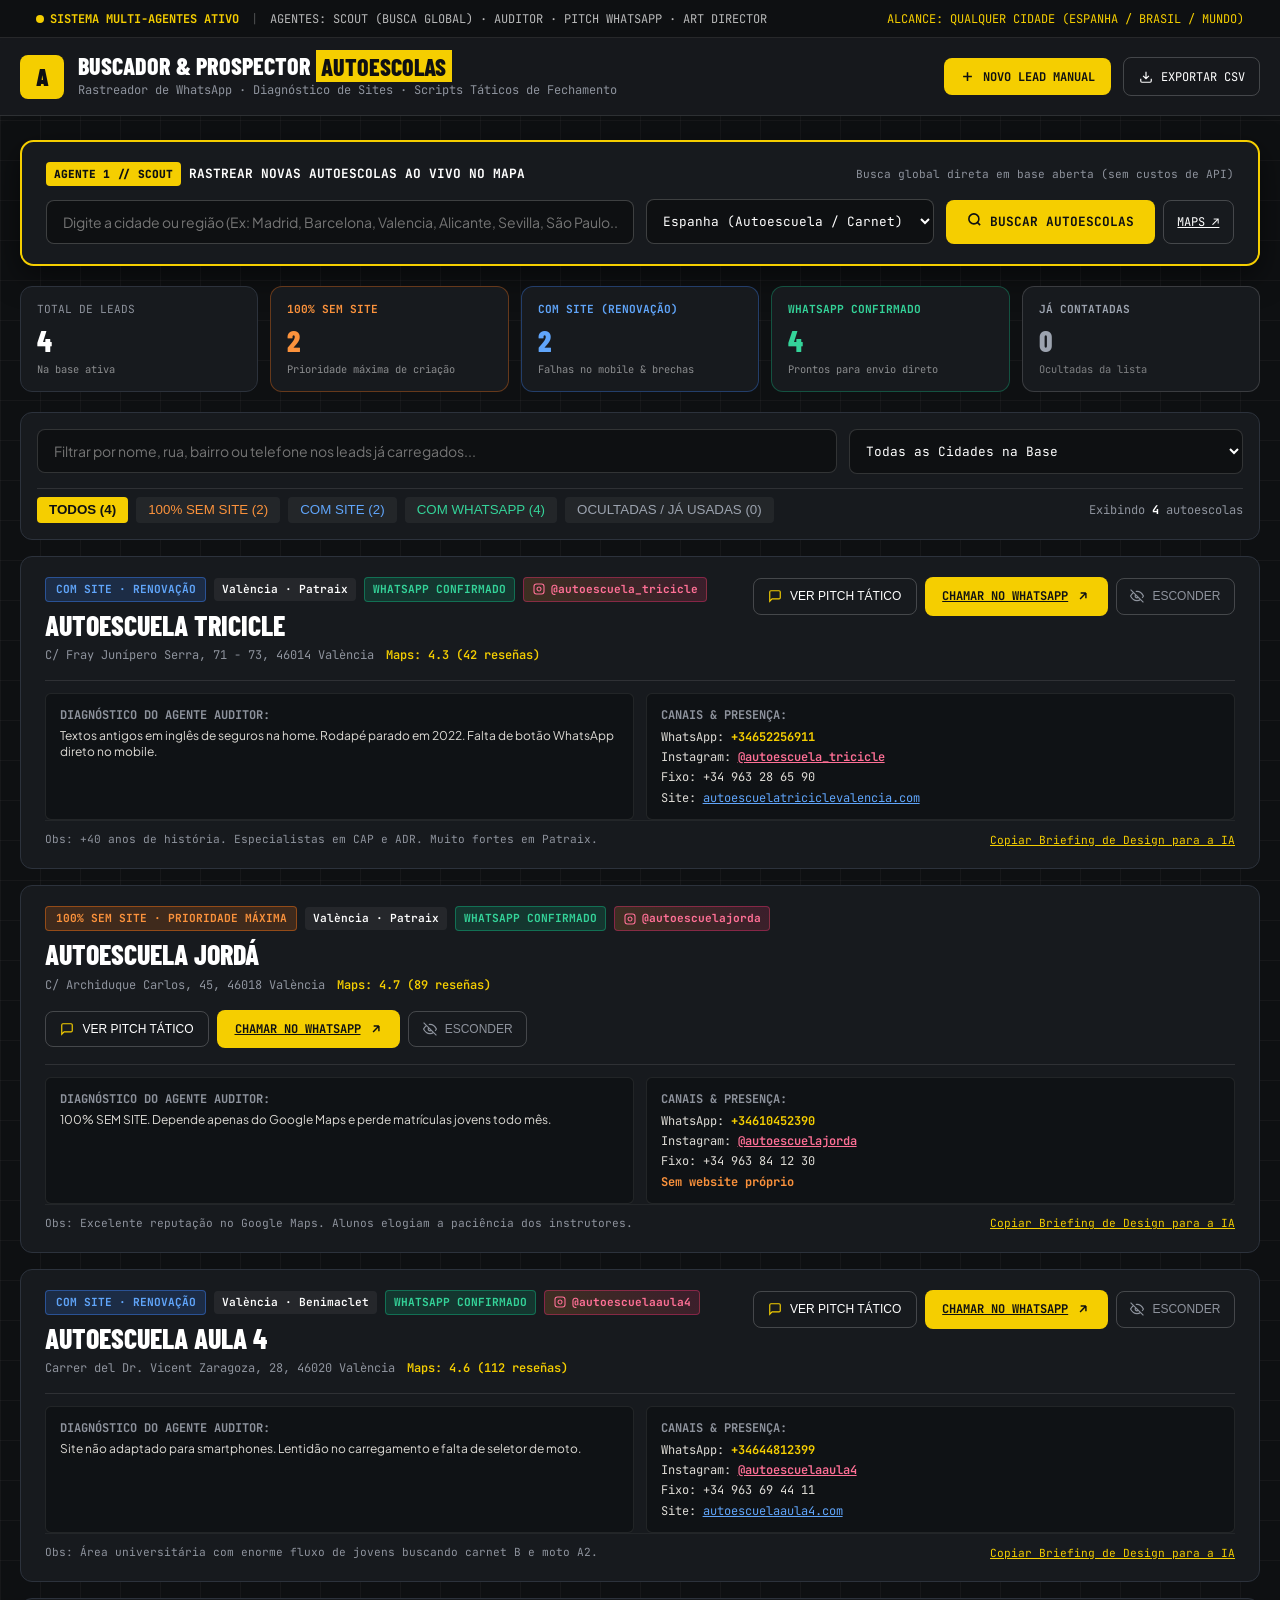
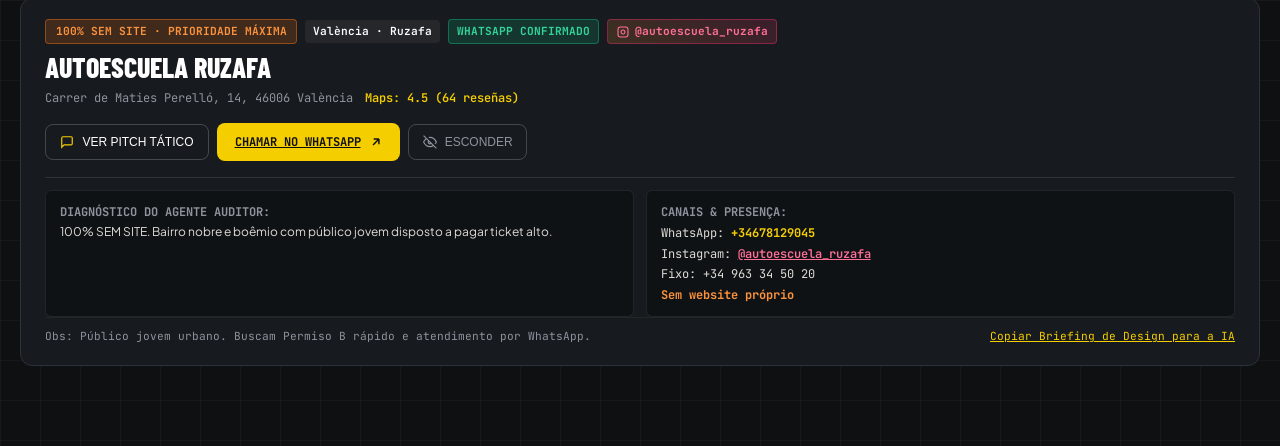
==== commit 0ef57ace: "feat: ocultacao e protecao permanente contra re-busca de autoescolas usadas" ====
--- a/buscador.html
+++ b/buscador.html
@@ -1,4 +1,4 @@
-﻿<!DOCTYPE html>
+<!DOCTYPE html>
 <html lang="pt-BR" class="scroll-smooth">
 <head>
   <meta charset="UTF-8" />
@@ -277,6 +277,11 @@
           <div style="font-size: 1.85rem; font-weight: 800; color: #34D399;" class="font-display" id="stat-wa">0</div>
           <div style="font-size: 0.65rem; color: rgba(255,255,255,0.5);">Prontos para envio direto</div>
         </div>
+        <div style="padding: 0.85rem 1rem; border-radius: 0.75rem; background-color: var(--asphalt-soft); border: 1px solid rgba(255,255,255,0.15);">
+          <div style="font-size: 0.7rem; color: #9CA3AF; text-transform: uppercase; font-weight: 700;">Já Contatadas</div>
+          <div style="font-size: 1.85rem; font-weight: 800; color: #9CA3AF;" class="font-display" id="stat-hidden">0</div>
+          <div style="font-size: 0.65rem; color: rgba(255,255,255,0.45);">Ocultadas da lista</div>
+        </div>
       </div>
     </div>
   </section>
@@ -307,6 +312,7 @@
             <button type="button" data-filter="NO_SITE" class="filter-tab" style="padding: 0.35rem 0.75rem; border-radius: 4px; background-color: rgba(255,255,255,0.05); color: #FB923C; font-weight: 500; border: none; cursor: pointer;"> 100% SEM SITE (<span id="count-no-site">0</span>)</button>
             <button type="button" data-filter="HAS_SITE" class="filter-tab" style="padding: 0.35rem 0.75rem; border-radius: 4px; background-color: rgba(255,255,255,0.05); color: #60A5FA; font-weight: 500; border: none; cursor: pointer;"> COM SITE (<span id="count-has-site">0</span>)</button>
             <button type="button" data-filter="HAS_WA" class="filter-tab" style="padding: 0.35rem 0.75rem; border-radius: 4px; background-color: rgba(255,255,255,0.05); color: #34D399; font-weight: 500; border: none; cursor: pointer;"> COM WHATSAPP (<span id="count-has-wa">0</span>)</button>
+            <button type="button" data-filter="HIDDEN" class="filter-tab" style="padding: 0.35rem 0.75rem; border-radius: 4px; background-color: rgba(255,255,255,0.05); color: #9CA3AF; font-weight: 500; border: none; cursor: pointer;"> OCULTADAS / JÁ USADAS (<span id="count-hidden">0</span>)</button>
           </div>
 
           <div style="color: var(--ink-muted);">
@@ -593,9 +599,6 @@
         let addedCount = 0;
         data.forEach(item => {
           const rawName = item.name || (item.display_name ? item.display_name.split(',')[0] : "Autoescuela");
-          // Evitar duplicatas pelo nome
-          const exists = LEADS.some(l => l.name.toLowerCase() === rawName.toLowerCase());
-          if (exists) return;
 
           const tags = item.extratags || {};
           const addr = item.address || {};
@@ -607,6 +610,14 @@
           } else if (country === 'BR' && (phone.length === 10 || phone.length === 11)) {
             phone = "55" + phone;
           }
+
+          // Evitar duplicatas ou re-adicionar autoescola que o usuário já usou/escondeu
+          const exists = LEADS.some(l => {
+            const sameName = l.name.toLowerCase().trim() === rawName.toLowerCase().trim();
+            const samePhone = phone && l.whatsapp && (l.whatsapp === phone || l.whatsapp.endsWith(phone) || phone.endsWith(l.whatsapp));
+            return sameName || samePhone;
+          });
+          if (exists) return;
 
           const website = tags.website || tags['contact:website'] || "";
           const district = addr.suburb || addr.quarter || addr.neighbourhood || addr.city_district || addr.city || cityQuery;
@@ -634,6 +645,7 @@
               ? "Site detectado. Requer auditoria mobile e botão de WhatsApp."
               : "100% SEM SITE PRÓPRIO. Depende exclusivamente do Maps e perde novos alunos diariamente.",
             hasProCourses: rawName.toLowerCase().includes('cap') || rawName.toLowerCase().includes('camion'),
+            hidden: false,
             notes: `Lead rastreado pelo Agente Scout em ${cityQuery}.`
           };
 
@@ -760,7 +772,7 @@
 
     function updateCityDropdown() {
       const citySelect = document.getElementById('city-select');
-      const uniqueCities = [...new Set(LEADS.map(l => l.city || l.district))].filter(Boolean);
+      const uniqueCities = [...new Set(LEADS.filter(l => !l.hidden).map(l => l.city || l.district))].filter(Boolean);
       
       let html = '<option value="ALL">Todas as Cidades na Base</option>';
       uniqueCities.forEach(c => {
@@ -771,20 +783,27 @@
     }
 
     function updateMetrics() {
-      const total = LEADS.length;
-      const noSite = LEADS.filter(l => !l.hasWebsite).length;
-      const hasSite = LEADS.filter(l => l.hasWebsite).length;
-      const hasWa = LEADS.filter(l => l.whatsapp && l.whatsapp.trim().length > 5).length;
+      const activeLeads = LEADS.filter(l => !l.hidden);
+      const hiddenLeads = LEADS.filter(l => l.hidden);
+      const total = activeLeads.length;
+      const noSite = activeLeads.filter(l => !l.hasWebsite).length;
+      const hasSite = activeLeads.filter(l => l.hasWebsite).length;
+      const hasWa = activeLeads.filter(l => l.whatsapp && l.whatsapp.trim().length > 5).length;
+      const hiddenCount = hiddenLeads.length;
 
       document.getElementById('stat-total').textContent = total;
       document.getElementById('stat-no-site').textContent = noSite;
       document.getElementById('stat-has-site').textContent = hasSite;
       document.getElementById('stat-wa').textContent = hasWa;
+      const statHiddenEl = document.getElementById('stat-hidden');
+      if (statHiddenEl) statHiddenEl.textContent = hiddenCount;
 
       document.getElementById('count-all').textContent = total;
       document.getElementById('count-no-site').textContent = noSite;
       document.getElementById('count-has-site').textContent = hasSite;
       document.getElementById('count-has-wa').textContent = hasWa;
+      const countHiddenEl = document.getElementById('count-hidden');
+      if (countHiddenEl) countHiddenEl.textContent = hiddenCount;
     }
 
     function renderLeadsList() {
@@ -792,9 +811,14 @@
       container.innerHTML = "";
 
       const filtered = LEADS.filter(l => {
-        if (currentFilter === "NO_SITE" && l.hasWebsite) return false;
-        if (currentFilter === "HAS_SITE" && !l.hasWebsite) return false;
-        if (currentFilter === "HAS_WA" && (!l.whatsapp || l.whatsapp.trim().length <= 5)) return false;
+        if (currentFilter === "HIDDEN") {
+          if (!l.hidden) return false;
+        } else {
+          if (l.hidden) return false;
+          if (currentFilter === "NO_SITE" && l.hasWebsite) return false;
+          if (currentFilter === "HAS_SITE" && !l.hasWebsite) return false;
+          if (currentFilter === "HAS_WA" && (!l.whatsapp || l.whatsapp.trim().length <= 5)) return false;
+        }
 
         const leadCity = l.city || l.district;
         if (selectedCity !== "ALL" && leadCity !== selectedCity) return false;
@@ -835,6 +859,7 @@
           <div style="display: flex; flex-wrap: wrap; align-items: flex-start; justify-content: space-between; gap: 1rem; border-bottom: 1px solid rgba(255,255,255,0.1); padding-bottom: 1rem;">
             <div style="display: flex; flex-direction: column; gap: 0.35rem;">
               <div style="display: flex; flex-wrap: wrap; align-items: center; gap: 0.5rem; font-size: 0.7rem;" class="font-mono">
+                ${lead.hidden ? '<span style="background-color: rgba(156, 163, 175, 0.2); color: #D1D5DB; padding: 0.2rem 0.5rem; border-radius: 4px; font-weight: 700;">OCULTADA</span>' : ''}
                 <span class="${lead.hasWebsite ? 'badge-has-site' : 'badge-no-site'}">
                   ${lead.hasWebsite ? 'COM SITE · RENOVAÇÃO' : ' 100% SEM SITE · PRIORIDADE MÁXIMA'}
                 </span>
@@ -886,6 +911,18 @@
                   <span>Checar WhatsApp no Maps ↗</span>
                 </a>
               `}
+
+              <!-- Botão Esconder / Reexibir -->
+              <button type="button" onclick="toggleHideLead('${lead.id}')" class="btn-outline"
+                      style="font-size: 0.75rem; text-transform: uppercase; padding: 0.65rem 0.85rem; border-color: ${lead.hidden ? 'rgba(52, 211, 153, 0.45)' : 'rgba(255,255,255,0.2)'}; color: ${lead.hidden ? '#34D399' : 'var(--ink-muted)'};"
+                      title="${lead.hidden ? 'Reexibir na lista principal' : 'Ocultar esta autoescola (já contatada) para não aparecer mais'}">
+                <svg width="14" height="14" viewBox="0 0 24 24" fill="none" stroke="currentColor" stroke-width="2">
+                  ${lead.hidden 
+                    ? '<path d="M1 12s4-8 11-8 11 8 11 8-4 8-11 8-11-8-11-8z"/><circle cx="12" cy="12" r="3"/>' 
+                    : '<path d="M17.94 17.94A10.07 10.07 0 0 1 12 20c-7 0-11-8-11-8a18.45 18.45 0 0 1 5.06-5.94M9.9 4.24A9.12 9.12 0 0 1 12 4c7 0 11 8 11 8a18.5 18.5 0 0 1-2.16 3.19m-6.72-1.07a3 3 0 1 1-4.24-4.24"/><line x1="1" y1="1" x2="23" y2="23"/>'}
+                </svg>
+                <span>${lead.hidden ? 'Reexibir' : 'Esconder'}</span>
+              </button>
             </div>
           </div>
 
@@ -921,6 +958,21 @@
         `;
         container.appendChild(card);
       });
+    }
+
+    function toggleHideLead(id) {
+      const lead = LEADS.find(l => l.id === id);
+      if (!lead) return;
+      lead.hidden = !lead.hidden;
+      persistLeads();
+      updateCityDropdown();
+      updateMetrics();
+      renderLeadsList();
+      if (lead.hidden) {
+        showToastNotification(`Autoescola "${lead.name}" escondida! Não aparecerá mais nas buscas.`);
+      } else {
+        showToastNotification(`Autoescola "${lead.name}" reexibida na lista principal.`);
+      }
     }
 
     // 6. MODAL & INTERAÇÕES
@@ -1060,6 +1112,7 @@
           ? "Site cadastrado. Verificar experiência no celular e botão de WhatsApp."
           : "100% SEM SITE PRÓPRIO. Oportunidade máxima de criar presença profissional.",
         hasProCourses: false,
+        hidden: false,
         notes: "Lead cadastrado manualmente"
       };
 
@@ -1075,9 +1128,9 @@
 
     // 9. EXPORTAR CSV
     document.getElementById('btn-export-csv').addEventListener('click', () => {
-      let csv = "Nome,Cidade,Distrito,Endereco,WhatsApp,Instagram,Tem_Site,URL_Site,Avaliacao,Diagnostico\n";
+      let csv = "Nome,Status,Cidade,Distrito,Endereco,WhatsApp,Instagram,Tem_Site,URL_Site,Avaliacao,Diagnostico\n";
       LEADS.forEach(l => {
-        csv += `"${l.name}","${l.city || ''}","${l.district}","${l.address}","+${l.whatsapp}","${l.instagram ? '@' + l.instagram : ''}","${l.hasWebsite ? 'SIM' : 'NAO'}","${l.websiteUrl}","${l.rating}","${l.vulnerabilities.replace(/"/g, '""')}"\n`;
+        csv += `"${l.name}","${l.hidden ? 'OCULTADO (JA USADO)' : 'ATIVO'}","${l.city || ''}","${l.district}","${l.address}","+${l.whatsapp}","${l.instagram ? '@' + l.instagram : ''}","${l.hasWebsite ? 'SIM' : 'NAO'}","${l.websiteUrl}","${l.rating}","${l.vulnerabilities.replace(/"/g, '""')}"\n`;
       });
       const blob = new Blob([csv], { type: 'text/csv;charset=utf-8;' });
       const url = URL.createObjectURL(blob);
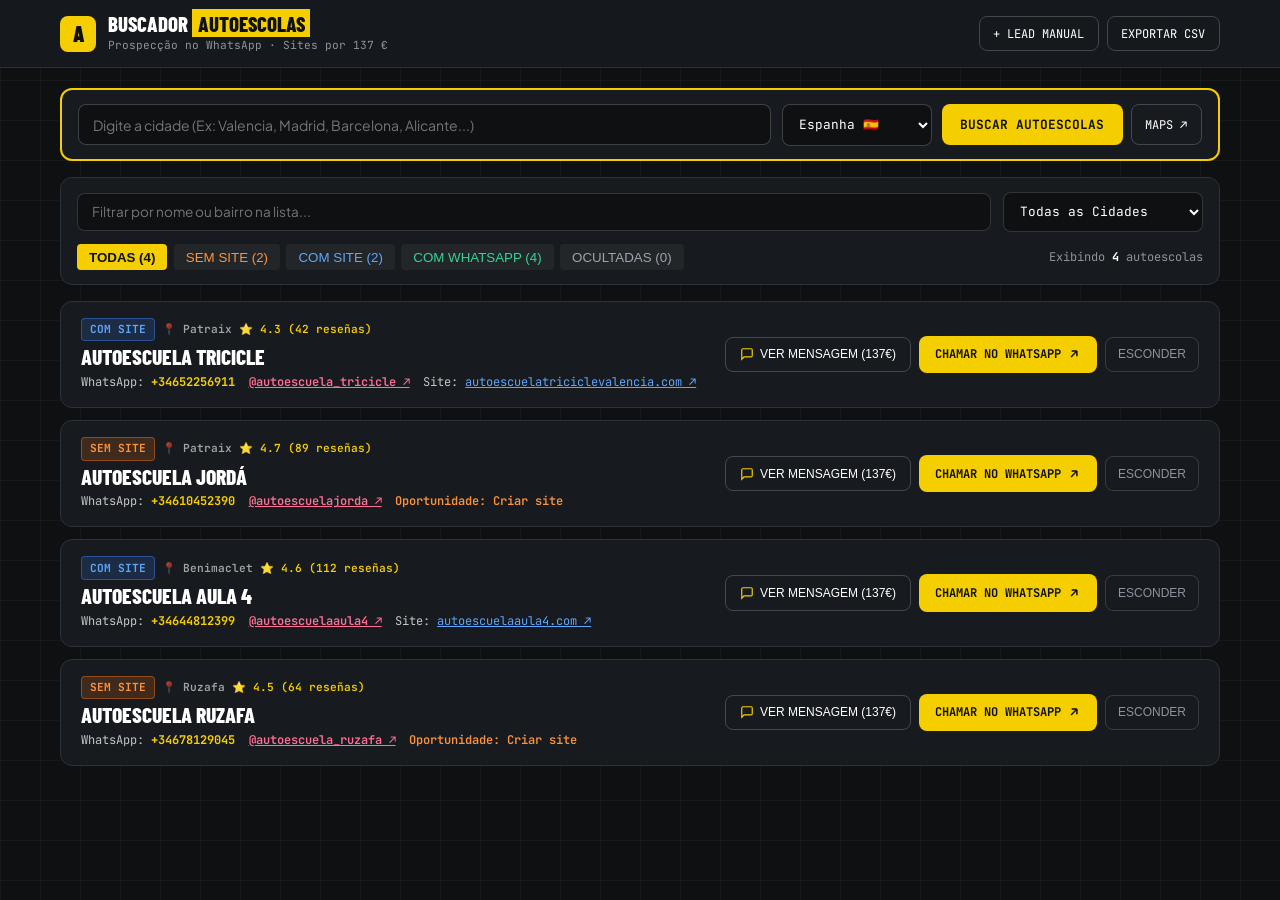
==== commit e42ae64a: "refactor: simplificacao total do buscador, foco em acao rapida e mensagens de 137 euros" ====
--- a/buscador.html
+++ b/buscador.html
@@ -3,16 +3,15 @@
 <head>
   <meta charset="UTF-8" />
   <meta name="viewport" content="width=device-width, initial-scale=1.0" />
-  <title>Buscador & Prospector de Autoescolas — Sistema de Vendas & WhatsApp</title>
-  <meta name="description" content="Painel de prospecção ativa de autoescolas com gerador tático de mensagens para WhatsApp e briefings de renovação de site." />
-
-  <!-- Tipografia de Alto Impacto (Barlow Condensed + Plus Jakarta Sans + JetBrains Mono) -->
+  <title>Buscador de Autoescolas — Prospecção Direta no WhatsApp</title>
+  <meta name="description" content="Localizador de autoescolas e gerador direto de mensagens de WhatsApp prontas com valor de 137€." />
+
+  <!-- Tipografia de Alto Impacto -->
   <link rel="preconnect" href="https://fonts.googleapis.com" />
   <link rel="preconnect" href="https://fonts.gstatic.com" crossorigin />
   <link href="https://fonts.googleapis.com/css2?family=Barlow+Condensed:wght@600;700;800&family=JetBrains+Mono:wght@400;500;600;700&family=Plus+Jakarta+Sans:wght@400;500;600;700&display=swap" rel="stylesheet" />
 
   <style>
-    /* RESET & DESIGN TOKENS */
     :root {
       --asphalt: #0E1012;
       --asphalt-soft: #171A1E;
@@ -21,10 +20,7 @@
       --tricicle: #F5CE00;
       --tricicle-hover: #FFD814;
       --paper: #F4F1EA;
-      --paper-dark: #E6E1D3;
       --ink-muted: #8E939D;
-      --hot-green: #10B981;
-      --hot-orange: #F97316;
     }
 
     * { box-sizing: border-box; margin: 0; padding: 0; }
@@ -41,9 +37,7 @@
 
     .font-display { font-family: 'Barlow Condensed', sans-serif; }
     .font-mono { font-family: 'JetBrains Mono', monospace; }
-    .font-sans { font-family: 'Plus Jakarta Sans', sans-serif; }
-
-    /* Grade Arquitetônica de Fundo */
+
     .bg-grid {
       background-size: 40px 40px;
       background-image:
@@ -51,18 +45,23 @@
         linear-gradient(to bottom, rgba(255, 255, 255, 0.035) 1px, transparent 1px);
     }
 
-    /* Utilitários Essenciais Standalone (Zero dependência de build) */
-    .container-app { max-width: 1280px; margin-left: auto; margin-right: auto; padding-left: 1.25rem; padding-right: 1.25rem; }
+    .container-app {
+      max-width: 1200px;
+      margin-left: auto;
+      margin-right: auto;
+      padding-left: 1.25rem;
+      padding-right: 1.25rem;
+    }
     
     .card-asphalt {
       background-color: var(--asphalt-soft);
       border: 1px solid var(--asphalt-border);
       border-radius: 0.75rem;
-      transition: transform 0.2s ease, border-color 0.2s ease, box-shadow 0.2s ease;
+      transition: border-color 0.15s ease, box-shadow 0.15s ease;
     }
     .card-asphalt:hover {
-      border-color: rgba(245, 206, 0, 0.5);
-      box-shadow: 0 10px 25px -5px rgba(0, 0, 0, 0.5);
+      border-color: rgba(245, 206, 0, 0.45);
+      box-shadow: 0 8px 20px -5px rgba(0, 0, 0, 0.5);
     }
 
     .btn-tricicle {
@@ -75,8 +74,9 @@
       display: inline-flex;
       align-items: center;
       justify-content: center;
-      gap: 0.5rem;
+      gap: 0.4rem;
       border-radius: 0.5rem;
+      text-decoration: none;
     }
     .btn-tricicle:hover {
       background-color: var(--tricicle-hover);
@@ -92,41 +92,34 @@
       display: inline-flex;
       align-items: center;
       justify-content: center;
-      gap: 0.5rem;
+      gap: 0.4rem;
       border-radius: 0.5rem;
+      text-decoration: none;
     }
     .btn-outline:hover {
       border-color: #FFFFFF;
       background-color: rgba(255, 255, 255, 0.05);
     }
 
-    /* Badges */
     .badge-no-site {
       background-color: rgba(249, 115, 22, 0.18);
       color: #FB923C;
       border: 1px solid rgba(249, 115, 22, 0.45);
-      padding: 0.2rem 0.6rem;
+      padding: 0.15rem 0.5rem;
       border-radius: 0.25rem;
       font-weight: 700;
+      font-size: 0.7rem;
     }
     .badge-has-site {
       background-color: rgba(59, 130, 246, 0.18);
       color: #60A5FA;
       border: 1px solid rgba(59, 130, 246, 0.45);
-      padding: 0.2rem 0.6rem;
+      padding: 0.15rem 0.5rem;
       border-radius: 0.25rem;
       font-weight: 700;
-    }
-    .badge-wa {
-      background-color: rgba(16, 185, 129, 0.18);
-      color: #34D399;
-      border: 1px solid rgba(16, 185, 129, 0.45);
-      padding: 0.2rem 0.5rem;
-      border-radius: 0.25rem;
-      font-weight: 700;
-    }
-
-    /* Modais & Ocultação Blindada */
+      font-size: 0.7rem;
+    }
+
     .hidden { display: none !important; }
     
     .modal-backdrop {
@@ -138,15 +131,7 @@
       display: flex !important;
     }
 
-    /* Animação Spinner */
-    @keyframes spin {
-      from { transform: rotate(0deg); }
-      to { transform: rotate(360deg); }
-    }
-    .animate-spin { animation: spin 1s linear infinite; }
-
-    /* Scrollbar */
-    ::-webkit-scrollbar { width: 7px; height: 7px; }
+    ::-webkit-scrollbar { width: 6px; height: 6px; }
     ::-webkit-scrollbar-track { background: var(--asphalt); }
     ::-webkit-scrollbar-thumb { background: #2A303A; border-radius: 4px; }
     ::-webkit-scrollbar-thumb:hover { background: var(--tricicle); }
@@ -154,255 +139,178 @@
 </head>
 <body class="bg-grid">
 
-  <!-- BARRA DE STATUS MULTI-AGENTES -->
-  <div style="border-bottom: 1px solid rgba(255,255,255,0.1); background-color: var(--asphalt); padding: 0.6rem 1rem; font-size: 0.75rem;" class="font-mono">
-    <div class="container-app" style="display: flex; flex-wrap: wrap; align-items: center; justify-content: space-between; gap: 0.75rem;">
+  <!-- CABEÇALHO LIMPO E DIRETO -->
+  <header style="border-bottom: 1px solid rgba(255,255,255,0.1); background-color: rgba(23,26,30,0.95); position: sticky; top: 0; z-index: 30; backdrop-filter: blur(8px); padding: 0.85rem 0;">
+    <div class="container-app" style="display: flex; flex-wrap: wrap; align-items: center; justify-content: space-between; gap: 1rem;">
       <div style="display: flex; align-items: center; gap: 0.75rem;">
-        <span style="color: var(--tricicle); font-weight: 700; display: inline-flex; align-items: center; gap: 0.4rem;">
-          <span style="width: 8px; height: 8px; border-radius: 50%; background-color: var(--tricicle); display: inline-block;"></span>
-          SISTEMA MULTI-AGENTES ATIVO
-        </span>
-        <span style="color: rgba(255,255,255,0.25);">|</span>
-        <span style="color: rgba(255,255,255,0.7);">AGENTES: SCOUT (BUSCA GLOBAL) · AUDITOR · PITCH WHATSAPP · ART DIRECTOR</span>
+        <div style="width: 36px; height: 36px; border-radius: 8px; background-color: var(--tricicle); display: flex; align-items: center; justify-content: center; font-size: 1.35rem; font-weight: 900; color: var(--asphalt);" class="font-display">
+          A
+        </div>
+        <div>
+          <h1 style="font-size: 1.3rem; font-weight: 800; text-transform: uppercase; color: #FFFFFF; line-height: 1;" class="font-display">
+            BUSCADOR <span style="background-color: var(--tricicle); color: var(--asphalt); padding: 0.1rem 0.35rem;">AUTOESCOLAS</span>
+          </h1>
+          <p style="font-size: 0.7rem; color: var(--ink-muted); margin-top: 0.15rem;" class="font-mono">
+            Prospecção no WhatsApp · Sites por 137 €
+          </p>
+        </div>
       </div>
-      <div style="display: flex; align-items: center; gap: 1rem; color: rgba(255,255,255,0.6);">
-        <span id="base-status-tag" style="color: var(--tricicle);">ALCANCE: QUALQUER CIDADE (ESPANHA / BRASIL / MUNDO)</span>
-      </div>
-    </div>
-  </div>
-
-  <!-- CABEÇALHO DO APLICATIVO -->
-  <header style="border-bottom: 1px solid rgba(255,255,255,0.1); background-color: rgba(23,26,30,0.92); position: sticky; top: 0; z-index: 30; backdrop-filter: blur(8px); padding: 1rem 0;">
-    <div class="container-app" style="display: flex; flex-wrap: wrap; align-items: center; justify-content: space-between; gap: 1rem;">
-      <div style="display: flex; align-items: center; gap: 0.85rem;">
-        <div style="width: 44px; height: 44px; border-radius: 8px; background-color: var(--tricicle); display: flex; align-items: center; justify-content: center; font-size: 1.5rem; font-weight: 900; color: var(--asphalt);" class="font-display">
-          A
-        </div>
-        <div>
-          <h1 style="font-size: 1.5rem; font-weight: 800; text-transform: uppercase; color: #FFFFFF; line-height: 1;" class="font-display">
-            BUSCADOR & PROSPECTOR <span style="background-color: var(--tricicle); color: var(--asphalt); padding: 0.1rem 0.35rem;">AUTOESCOLAS</span>
-          </h1>
-          <p style="font-size: 0.75rem; color: var(--ink-muted); margin-top: 0.2rem;" class="font-mono">
-            Rastreador de WhatsApp · Diagnóstico de Sites · Scripts Táticos de Fechamento
-          </p>
-        </div>
-      </div>
-
-      <div style="display: flex; align-items: center; gap: 0.75rem;">
-        <button id="btn-open-add-modal" type="button" class="btn-tricicle font-mono" style="font-size: 0.75rem; text-transform: uppercase; padding: 0.65rem 1rem;">
-          <svg width="15" height="15" viewBox="0 0 24 24" fill="none" stroke="currentColor" stroke-width="2.5"><path d="M12 5v14M5 12h14"/></svg>
-          <span>Novo Lead Manual</span>
+
+      <div style="display: flex; align-items: center; gap: 0.5rem;">
+        <button id="btn-open-add-modal" type="button" class="btn-outline font-mono" style="font-size: 0.75rem; text-transform: uppercase; padding: 0.55rem 0.85rem;">
+          <span>+ Lead Manual</span>
         </button>
-        <button id="btn-export-csv" type="button" class="btn-outline font-mono" style="font-size: 0.75rem; text-transform: uppercase; padding: 0.65rem 0.9rem;">
-          <svg width="14" height="14" viewBox="0 0 24 24" fill="none" stroke="currentColor" stroke-width="2"><path d="M21 15v4a2 2 0 0 1-2 2H5a2 2 0 0 1-2-2v-4M7 10l5 5 5-5M12 15V3"/></svg>
+        <button id="btn-export-csv" type="button" class="btn-outline font-mono" style="font-size: 0.75rem; text-transform: uppercase; padding: 0.55rem 0.85rem;">
           <span>Exportar CSV</span>
         </button>
       </div>
     </div>
   </header>
 
-  <!-- MÓDULO AGENTE 1: MOTOR DE BUSCA AO VIVO EM QUALQUER CIDADE -->
-  <section style="padding: 1.5rem 0 0.5rem;">
+  <!-- BARRA DE BUSCA EM QUALQUER CIDADE -->
+  <section style="padding: 1.25rem 0 0.5rem;">
     <div class="container-app">
-      <div style="background-color: var(--asphalt-soft); border: 2px solid var(--tricicle); border-radius: 0.85rem; padding: 1.25rem 1.5rem; box-shadow: 0 10px 30px rgba(0,0,0,0.5);" class="font-mono">
-        <div style="display: flex; flex-wrap: wrap; align-items: center; justify-content: space-between; gap: 0.5rem; margin-bottom: 0.85rem;">
-          <div style="display: flex; align-items: center; gap: 0.5rem;">
-            <span style="background-color: var(--tricicle); color: var(--asphalt); font-weight: 800; font-size: 0.7rem; padding: 0.2rem 0.5rem; border-radius: 4px;">AGENTE 1 // SCOUT</span>
-            <span style="font-size: 0.8rem; font-weight: 700; color: #FFFFFF; text-transform: uppercase;">Rastrear Novas Autoescolas Ao Vivo no Mapa</span>
+      <form id="scout-search-form" style="background-color: var(--asphalt-soft); border: 2px solid var(--tricicle); border-radius: 0.75rem; padding: 0.85rem 1rem; display: flex; flex-wrap: wrap; align-items: center; gap: 0.65rem;">
+        <div style="flex: 2; min-width: 220px;">
+          <input id="scout-city-input" type="text" required placeholder="Digite a cidade (Ex: Valencia, Madrid, Barcelona, Alicante...)"
+                 style="width: 100%; background-color: var(--asphalt); border: 1px solid rgba(255,255,255,0.2); border-radius: 0.5rem; padding: 0.65rem 0.9rem; color: #FFFFFF; font-size: 0.875rem; font-family: 'Plus Jakarta Sans', sans-serif; outline: none;" />
+        </div>
+        <div style="width: 150px;">
+          <select id="scout-country-select" style="width: 100%; background-color: var(--asphalt); border: 1px solid rgba(255,255,255,0.2); border-radius: 0.5rem; padding: 0.65rem 0.75rem; color: #FFFFFF; font-size: 0.8rem; font-family: 'JetBrains Mono', monospace; outline: none;">
+            <option value="ES">Espanha 🇪🇸</option>
+            <option value="BR">Brasil 🇧🇷</option>
+            <option value="GLOBAL">Global 🌍</option>
+          </select>
+        </div>
+        <div style="display: flex; gap: 0.5rem;">
+          <button id="scout-submit-btn" type="submit" class="btn-tricicle font-mono" style="padding: 0.65rem 1.15rem; font-size: 0.8rem; text-transform: uppercase; white-space: nowrap;">
+            <span id="scout-btn-text">Buscar Autoescolas</span>
+          </button>
+          <a id="scout-maps-shortcut" href="https://www.google.com/maps/search/autoescuelas" target="_blank" rel="noopener noreferrer"
+             title="Abrir pesquisa direta no Google Maps"
+             class="btn-outline font-mono" style="padding: 0.65rem 0.85rem; font-size: 0.75rem; text-transform: uppercase;">
+            <span>Maps ↗</span>
+          </a>
+        </div>
+        <div id="scout-feedback" style="display: none; width: 100%; margin-top: 0.25rem; padding: 0.4rem 0.75rem; background-color: rgba(245,206,0,0.1); border-left: 3px solid var(--tricicle); font-size: 0.75rem; color: var(--tricicle);" class="font-mono"></div>
+      </form>
+    </div>
+  </section>
+
+  <!-- CONTROLES: FILTRO RÁPIDO & ABAS INTEGRADAS -->
+  <section style="padding: 0.5rem 0 1rem;">
+    <div class="container-app">
+      <div style="background-color: var(--asphalt-soft); border: 1px solid var(--asphalt-border); border-radius: 0.75rem; padding: 0.85rem 1rem; display: flex; flex-direction: column; gap: 0.75rem;">
+        
+        <!-- Linha 1: Filtro de Busca Textual + Cidades -->
+        <div style="display: flex; flex-wrap: wrap; gap: 0.75rem; align-items: center;">
+          <div style="flex: 2; min-width: 220px;">
+            <input id="search-input" type="text" placeholder="Filtrar por nome ou bairro na lista..."
+                   style="width: 100%; background-color: var(--asphalt); border: 1px solid rgba(255,255,255,0.15); border-radius: 0.5rem; padding: 0.6rem 0.85rem; font-size: 0.85rem; color: #FFFFFF; font-family: 'Plus Jakarta Sans', sans-serif; outline: none;" />
           </div>
-          <span style="font-size: 0.7rem; color: var(--ink-muted);">Busca global direta em base aberta (sem custos de API)</span>
-        </div>
-
-        <form id="scout-search-form" style="display: grid; grid-template-columns: repeat(auto-fit, minmax(220px, 1fr)); gap: 0.75rem; align-items: center;">
-          <!-- Input Cidade -->
-          <div style="grid-column: span 2;">
-            <input id="scout-city-input" type="text" required placeholder="Digite a cidade ou região (Ex: Madrid, Barcelona, Valencia, Alicante, Sevilla, São Paulo...)"
-                   style="width: 100%; background-color: var(--asphalt); border: 1px solid rgba(255,255,255,0.2); border-radius: 0.5rem; padding: 0.75rem 1rem; color: #FFFFFF; font-size: 0.875rem; font-family: 'Plus Jakarta Sans', sans-serif; outline: none;" />
-          </div>
-
-          <!-- Seletor de País / Região -->
-          <div>
-            <select id="scout-country-select" style="width: 100%; background-color: var(--asphalt); border: 1px solid rgba(255,255,255,0.2); border-radius: 0.5rem; padding: 0.75rem 0.75rem; color: #FFFFFF; font-size: 0.8rem; font-family: 'JetBrains Mono', monospace; outline: none;">
-              <option value="ES">Espanha (Autoescuela / Carnet)</option>
-              <option value="BR">Brasil (Autoescola / CNH / CFC)</option>
-              <option value="GLOBAL">Outros Países (Global)</option>
+          <div style="width: 200px;">
+            <select id="city-select" style="width: 100%; background-color: var(--asphalt); border: 1px solid rgba(255,255,255,0.15); border-radius: 0.5rem; padding: 0.6rem 0.75rem; font-size: 0.8rem; color: #FFFFFF; font-family: 'JetBrains Mono', monospace; outline: none;">
+              <option value="ALL">Todas as Cidades</option>
             </select>
           </div>
-
-          <!-- Botão de Ação -->
-          <div style="display: flex; gap: 0.5rem;">
-            <button id="scout-submit-btn" type="submit" class="btn-tricicle font-mono" style="flex: 1; padding: 0.75rem 1.25rem; font-size: 0.8rem; text-transform: uppercase; white-space: nowrap;">
-              <span id="scout-btn-icon">
-                <svg width="15" height="15" viewBox="0 0 24 24" fill="none" stroke="currentColor" stroke-width="2.5"><circle cx="11" cy="11" r="8"/><line x1="21" y1="21" x2="16.65" y2="16.65"/></svg>
-              </span>
-              <span id="scout-btn-text">Buscar Autoescolas</span>
+        </div>
+
+        <!-- Linha 2: Abas de Filtros com Contadores Integrados -->
+        <div style="display: flex; flex-wrap: wrap; align-items: center; justify-content: space-between; gap: 0.5rem; font-size: 0.75rem;" class="font-mono">
+          <div style="display: flex; flex-wrap: wrap; align-items: center; gap: 0.4rem;" id="filter-tabs">
+            <button type="button" data-filter="ALL" class="filter-tab" style="padding: 0.35rem 0.75rem; border-radius: 4px; background-color: var(--tricicle); color: var(--asphalt); font-weight: 700; border: none; cursor: pointer;">
+              TODAS (<span id="count-all">0</span>)
             </button>
-            <a id="scout-maps-shortcut" href="https://www.google.com/maps/search/autoescuelas" target="_blank" rel="noopener noreferrer"
-               title="Abrir pesquisa direta no Google Maps"
-               class="btn-outline font-mono" style="padding: 0.75rem 0.85rem; font-size: 0.75rem; text-transform: uppercase;">
-              <span>Maps ↗</span>
-            </a>
+            <button type="button" data-filter="NO_SITE" class="filter-tab" style="padding: 0.35rem 0.75rem; border-radius: 4px; background-color: rgba(255,255,255,0.05); color: #FB923C; font-weight: 500; border: none; cursor: pointer;">
+              SEM SITE (<span id="count-no-site">0</span>)
+            </button>
+            <button type="button" data-filter="HAS_SITE" class="filter-tab" style="padding: 0.35rem 0.75rem; border-radius: 4px; background-color: rgba(255,255,255,0.05); color: #60A5FA; font-weight: 500; border: none; cursor: pointer;">
+              COM SITE (<span id="count-has-site">0</span>)
+            </button>
+            <button type="button" data-filter="HAS_WA" class="filter-tab" style="padding: 0.35rem 0.75rem; border-radius: 4px; background-color: rgba(255,255,255,0.05); color: #34D399; font-weight: 500; border: none; cursor: pointer;">
+              COM WHATSAPP (<span id="count-has-wa">0</span>)
+            </button>
+            <button type="button" data-filter="HIDDEN" class="filter-tab" style="padding: 0.35rem 0.75rem; border-radius: 4px; background-color: rgba(255,255,255,0.05); color: #9CA3AF; font-weight: 500; border: none; cursor: pointer;">
+              OCULTADAS (<span id="count-hidden">0</span>)
+            </button>
           </div>
-        </form>
-
-        <!-- Barra de Progresso / Feedback -->
-        <div id="scout-feedback" style="display: none; margin-top: 0.75rem; padding: 0.5rem 0.85rem; background-color: rgba(245,206,0,0.1); border-left: 3px solid var(--tricicle); font-size: 0.75rem; color: var(--tricicle);">
-          Localizando autoescolas...
-        </div>
+
+          <div style="color: var(--ink-muted);">
+            Exibindo <span id="leads-visible-count" style="color: #FFFFFF; font-weight: 700;">0</span> autoescolas
+          </div>
+        </div>
+
       </div>
     </div>
   </section>
 
-  <!-- DASHBOARD DE MÉTRICAS RÁPIDAS -->
-  <section style="padding: 0.75rem 0;">
-    <div class="container-app">
-      <div style="display: grid; grid-template-columns: repeat(auto-fit, minmax(180px, 1fr)); gap: 0.75rem;" class="font-mono">
-        <div style="padding: 0.85rem 1rem; border-radius: 0.75rem; background-color: var(--asphalt-soft); border: 1px solid var(--asphalt-border);">
-          <div style="font-size: 0.7rem; color: var(--ink-muted); text-transform: uppercase;">Total de Leads</div>
-          <div style="font-size: 1.85rem; font-weight: 800; color: #FFFFFF;" class="font-display" id="stat-total">0</div>
-          <div style="font-size: 0.65rem; color: rgba(255,255,255,0.5);">Na base ativa</div>
-        </div>
-        <div style="padding: 0.85rem 1rem; border-radius: 0.75rem; background-color: var(--asphalt-soft); border: 1px solid rgba(249,115,22,0.35);">
-          <div style="font-size: 0.7rem; color: #FB923C; text-transform: uppercase; font-weight: 700;">100% Sem Site</div>
-          <div style="font-size: 1.85rem; font-weight: 800; color: #FB923C;" class="font-display" id="stat-no-site">0</div>
-          <div style="font-size: 0.65rem; color: rgba(255,255,255,0.5);">Prioridade máxima de criação</div>
-        </div>
-        <div style="padding: 0.85rem 1rem; border-radius: 0.75rem; background-color: var(--asphalt-soft); border: 1px solid rgba(59,130,246,0.35);">
-          <div style="font-size: 0.7rem; color: #60A5FA; text-transform: uppercase; font-weight: 700;">Com Site (Renovação)</div>
-          <div style="font-size: 1.85rem; font-weight: 800; color: #60A5FA;" class="font-display" id="stat-has-site">0</div>
-          <div style="font-size: 0.65rem; color: rgba(255,255,255,0.5);">Falhas no mobile & brechas</div>
-        </div>
-        <div style="padding: 0.85rem 1rem; border-radius: 0.75rem; background-color: var(--asphalt-soft); border: 1px solid rgba(16,185,129,0.35);">
-          <div style="font-size: 0.7rem; color: #34D399; text-transform: uppercase; font-weight: 700;">WhatsApp Confirmado</div>
-          <div style="font-size: 1.85rem; font-weight: 800; color: #34D399;" class="font-display" id="stat-wa">0</div>
-          <div style="font-size: 0.65rem; color: rgba(255,255,255,0.5);">Prontos para envio direto</div>
-        </div>
-        <div style="padding: 0.85rem 1rem; border-radius: 0.75rem; background-color: var(--asphalt-soft); border: 1px solid rgba(255,255,255,0.15);">
-          <div style="font-size: 0.7rem; color: #9CA3AF; text-transform: uppercase; font-weight: 700;">Já Contatadas</div>
-          <div style="font-size: 1.85rem; font-weight: 800; color: #9CA3AF;" class="font-display" id="stat-hidden">0</div>
-          <div style="font-size: 0.65rem; color: rgba(255,255,255,0.45);">Ocultadas da lista</div>
-        </div>
-      </div>
-    </div>
-  </section>
-
-  <!-- BARRA DE CONTROLE: BUSCA LOCAL, FILTROS E CIDADES -->
-  <section style="padding: 0.5rem 0 1rem;">
-    <div class="container-app">
-      <div style="padding: 1rem; border-radius: 0.75rem; background-color: var(--asphalt-soft); border: 1px solid var(--asphalt-border); display: flex; flex-direction: column; gap: 0.85rem;">
-        <div style="display: grid; grid-template-columns: repeat(auto-fit, minmax(240px, 1fr)); gap: 0.75rem;">
-          <!-- Filtro Textual Rápido na Base -->
-          <div style="grid-column: span 2;">
-            <input id="search-input" type="text" placeholder="Filtrar por nome, rua, bairro ou telefone nos leads já carregados..."
-                   style="width: 100%; background-color: var(--asphalt); border: 1px solid rgba(255,255,255,0.15); border-radius: 0.5rem; padding: 0.75rem 1rem; font-size: 0.875rem; color: #FFFFFF; font-family: 'Plus Jakarta Sans', sans-serif; outline: none;" />
-          </div>
-
-          <!-- Seletor de Cidades Dinâmico -->
-          <div>
-            <select id="city-select" style="width: 100%; background-color: var(--asphalt); border: 1px solid rgba(255,255,255,0.15); border-radius: 0.5rem; padding: 0.75rem; font-size: 0.8rem; color: #FFFFFF; font-family: 'JetBrains Mono', monospace; outline: none;">
-              <option value="ALL">Todas as Cidades na Base</option>
-            </select>
-          </div>
-        </div>
-
-        <!-- Abas de Filtro de Status -->
-        <div style="display: flex; flex-wrap: wrap; align-items: center; justify-content: space-between; gap: 0.75rem; padding-top: 0.5rem; border-top: 1px solid rgba(255,255,255,0.1); font-size: 0.75rem;" class="font-mono">
-          <div style="display: flex; flex-wrap: wrap; align-items: center; gap: 0.5rem;" id="filter-tabs">
-            <button type="button" data-filter="ALL" class="filter-tab" style="padding: 0.35rem 0.75rem; border-radius: 4px; background-color: var(--tricicle); color: var(--asphalt); font-weight: 700; border: none; cursor: pointer;">TODOS (<span id="count-all">0</span>)</button>
-            <button type="button" data-filter="NO_SITE" class="filter-tab" style="padding: 0.35rem 0.75rem; border-radius: 4px; background-color: rgba(255,255,255,0.05); color: #FB923C; font-weight: 500; border: none; cursor: pointer;"> 100% SEM SITE (<span id="count-no-site">0</span>)</button>
-            <button type="button" data-filter="HAS_SITE" class="filter-tab" style="padding: 0.35rem 0.75rem; border-radius: 4px; background-color: rgba(255,255,255,0.05); color: #60A5FA; font-weight: 500; border: none; cursor: pointer;"> COM SITE (<span id="count-has-site">0</span>)</button>
-            <button type="button" data-filter="HAS_WA" class="filter-tab" style="padding: 0.35rem 0.75rem; border-radius: 4px; background-color: rgba(255,255,255,0.05); color: #34D399; font-weight: 500; border: none; cursor: pointer;"> COM WHATSAPP (<span id="count-has-wa">0</span>)</button>
-            <button type="button" data-filter="HIDDEN" class="filter-tab" style="padding: 0.35rem 0.75rem; border-radius: 4px; background-color: rgba(255,255,255,0.05); color: #9CA3AF; font-weight: 500; border: none; cursor: pointer;"> OCULTADAS / JÁ USADAS (<span id="count-hidden">0</span>)</button>
-          </div>
-
-          <div style="color: var(--ink-muted);">
-            Exibindo <span id="leads-visible-count" style="color: #FFFFFF; font-weight: 700;">0</span> autoescolas
-          </div>
-        </div>
-      </div>
-    </div>
-  </section>
-
-  <!-- LISTA DE LEADS (CARDS ASSIMÉTRICOS) -->
+  <!-- LISTA DE AUTOESCOLAS ENXUTA -->
   <main class="container-app" style="padding-bottom: 5rem;">
-    <div id="leads-container" style="display: flex; flex-direction: column; gap: 1rem;">
-      <!-- Inserido dinamicamente via JavaScript -->
+    <div id="leads-container" style="display: flex; flex-direction: column; gap: 0.75rem;">
+      <!-- Cards inseridos dinamicamente -->
     </div>
   </main>
 
-  <!-- MODAL: VER MENSAGEM TÁTICA DE WHATSAPP -->
+  <!-- MODAL: MENSAGEM PRONTA DE WHATSAPP (DIRETO AO PONTO) -->
   <div id="pitch-modal" class="modal-backdrop hidden" style="position: fixed; inset: 0; z-index: 50; align-items: center; justify-content: center; padding: 1rem;">
-    <div style="background-color: var(--asphalt-soft); border: 1px solid rgba(255,255,255,0.2); border-radius: 1rem; max-width: 680px; width: 100%; max-height: 90vh; overflow-y: auto; padding: 1.5rem; display: flex; flex-direction: column; gap: 1.25rem; box-shadow: 0 25px 50px rgba(0,0,0,0.8);">
-      <div style="display: flex; align-items: flex-start; justify-content: space-between; gap: 1rem; border-bottom: 1px solid rgba(255,255,255,0.1); padding-bottom: 0.85rem;">
+    <div style="background-color: var(--asphalt-soft); border: 1px solid rgba(255,255,255,0.2); border-radius: 1rem; max-width: 600px; width: 100%; max-height: 90vh; overflow-y: auto; padding: 1.5rem; display: flex; flex-direction: column; gap: 1rem; box-shadow: 0 25px 50px rgba(0,0,0,0.8);">
+      <div style="display: flex; align-items: flex-start; justify-content: space-between; gap: 1rem; border-bottom: 1px solid rgba(255,255,255,0.1); padding-bottom: 0.75rem;">
         <div>
-          <span style="font-size: 0.7rem; text-transform: uppercase; color: var(--tricicle); font-weight: 700;" class="font-mono">Agente 3 // Copywriter Tático</span>
-          <h3 id="modal-lead-name" style="font-size: 1.75rem; font-weight: 800; text-transform: uppercase; color: #FFFFFF; line-height: 1.1; margin-top: 0.2rem;" class="font-display">
+          <span style="font-size: 0.7rem; text-transform: uppercase; color: var(--tricicle); font-weight: 700;" class="font-mono">Mensagem de WhatsApp</span>
+          <h3 id="modal-lead-name" style="font-size: 1.45rem; font-weight: 800; text-transform: uppercase; color: #FFFFFF; line-height: 1.1; margin-top: 0.15rem;" class="font-display">
             Nome da Autoescola
           </h3>
-          <div id="modal-lead-district" style="font-size: 0.75rem; color: var(--ink-muted); margin-top: 0.2rem;" class="font-mono">Cidade / Distrito</div>
+          <div id="modal-lead-district" style="font-size: 0.75rem; color: var(--ink-muted); margin-top: 0.15rem;" class="font-mono">Cidade / Distrito</div>
         </div>
         <button id="modal-close-btn" type="button" class="btn-outline" style="padding: 0.4rem; border-radius: 6px;">
           <svg width="20" height="20" viewBox="0 0 24 24" fill="none" stroke="currentColor" stroke-width="2"><path d="M18 6L6 18M6 6l12 12"/></svg>
         </button>
       </div>
 
-      <!-- Caixa da Mensagem Pronta -->
-      <div style="display: flex; flex-direction: column; gap: 0.5rem;">
+      <!-- Caixa da Mensagem em Espanhol -->
+      <div style="display: flex; flex-direction: column; gap: 0.4rem;">
         <div style="display: flex; align-items: center; justify-content: space-between; font-size: 0.75rem;" class="font-mono">
-          <span style="color: #FFFFFF; font-weight: 700; text-transform: uppercase;">Mensagem Pronta para Envio:</span>
-          <span id="modal-pitch-lang" style="color: var(--tricicle);">Linguagem Local</span>
+          <span style="color: #FFFFFF; font-weight: 700;">COPIAR E MANDAR NO WHATSAPP:</span>
+          <span id="modal-pitch-lang" style="color: var(--tricicle);">137 € · Pago Único</span>
         </div>
         <div style="position: relative;">
-          <textarea id="modal-pitch-es" readonly rows="8"
-                    style="width: 100%; background-color: var(--asphalt); border: 1px solid rgba(255,255,255,0.15); border-radius: 0.75rem; padding: 1rem; font-size: 0.85rem; color: var(--paper); line-height: 1.6; resize: none; outline: none;" class="font-mono"></textarea>
+          <textarea id="modal-pitch-es" readonly rows="7"
+                    style="width: 100%; background-color: var(--asphalt); border: 1px solid rgba(255,255,255,0.2); border-radius: 0.5rem; padding: 0.85rem 1rem; font-size: 0.85rem; color: var(--paper); line-height: 1.5; resize: none; outline: none;" class="font-mono"></textarea>
           <button id="btn-copy-pitch" type="button" class="btn-tricicle font-mono"
-                  style="position: absolute; top: 0.75rem; right: 0.75rem; font-size: 0.7rem; text-transform: uppercase; padding: 0.35rem 0.65rem; border-radius: 4px;">
-            <svg width="13" height="13" viewBox="0 0 24 24" fill="none" stroke="currentColor" stroke-width="2"><rect x="9" y="9" width="13" height="13" rx="2" ry="2"/><path d="M5 15H4a2 2 0 0 1-2-2V4a2 2 0 0 1 2-2h9a2 2 0 0 1 2 2v1"/></svg>
+                  style="position: absolute; top: 0.65rem; right: 0.65rem; font-size: 0.7rem; text-transform: uppercase; padding: 0.35rem 0.65rem; border-radius: 4px;">
             <span id="copy-btn-text">Copiar</span>
           </button>
         </div>
       </div>
 
       <!-- Tradução em Português -->
-      <div style="display: flex; flex-direction: column; gap: 0.4rem; padding-top: 0.5rem; border-top: 1px solid rgba(255,255,255,0.1);">
-        <div style="font-size: 0.7rem; color: var(--ink-muted); text-transform: uppercase;" class="font-mono">Tradução em Português (Para seu controle total):</div>
-        <div id="modal-pitch-pt" style="padding: 0.85rem; border-radius: 0.5rem; background-color: rgba(14,16,18,0.7); border: 1px solid rgba(255,255,255,0.1); font-size: 0.75rem; color: rgba(244,241,234,0.85); line-height: 1.5;">
+      <div style="display: flex; flex-direction: column; gap: 0.35rem; padding-top: 0.5rem; border-top: 1px solid rgba(255,255,255,0.1);">
+        <div style="font-size: 0.7rem; color: var(--ink-muted); text-transform: uppercase;" class="font-mono">Tradução do que você vai mandar:</div>
+        <div id="modal-pitch-pt" style="padding: 0.75rem 0.85rem; border-radius: 0.5rem; background-color: rgba(14,16,18,0.7); border: 1px solid rgba(255,255,255,0.1); font-size: 0.75rem; color: rgba(244,241,234,0.85); line-height: 1.4;">
           Tradução...
         </div>
-      </div>
-
-      <!-- Tática de Negociação -->
-      <div style="padding: 0.75rem 1rem; border-radius: 0.5rem; background-color: rgba(245,206,0,0.1); border: 1px solid rgba(245,206,0,0.3); font-size: 0.75rem; color: var(--tricicle);" class="font-mono">
-        <div style="font-weight: 700; text-transform: uppercase;">Tática Empregada:</div>
-        <p id="modal-pitch-tactic" style="color: rgba(244,241,234,0.9); font-family: 'Plus Jakarta Sans', sans-serif; font-size: 0.75rem; margin-top: 0.2rem;">Explicação...</p>
       </div>
 
       <!-- Ações do Modal -->
       <div style="display: flex; flex-wrap: wrap; align-items: center; justify-content: space-between; gap: 0.75rem; padding-top: 0.5rem;">
-        <div style="display: flex; flex-wrap: wrap; gap: 0.5rem;">
-          <button id="modal-btn-briefing" type="button" class="btn-outline font-mono" style="font-size: 0.75rem; text-transform: uppercase; padding: 0.75rem 1rem;">
-            <span>Copiar Briefing de Design</span>
-          </button>
-          <button id="modal-btn-ig-dm" type="button" class="btn-outline font-mono" style="font-size: 0.75rem; text-transform: uppercase; padding: 0.75rem 0.9rem; color: #FF7096; border-color: rgba(225,48,108,0.35);">
-            <span>Copiar Pitch p/ Instagram DM</span>
-          </button>
-        </div>
+        <button id="modal-btn-ig-dm" type="button" class="btn-outline font-mono" style="font-size: 0.75rem; text-transform: uppercase; padding: 0.65rem 0.85rem; color: #FF7096; border-color: rgba(225,48,108,0.35);">
+          <span>Copiar p/ Instagram Direct</span>
+        </button>
         <a id="modal-btn-wa" href="#" target="_blank" rel="noopener noreferrer"
-           class="btn-tricicle font-mono" style="font-size: 0.75rem; text-transform: uppercase; padding: 0.75rem 1.25rem;">
-          <span>Abrir no WhatsApp Agora</span>
-          <svg width="15" height="15" viewBox="0 0 24 24" fill="none" stroke="currentColor" stroke-width="2.5"><path d="M7 17L17 7M17 7H8M17 7V16"/></svg>
+           class="btn-tricicle font-mono" style="font-size: 0.75rem; text-transform: uppercase; padding: 0.65rem 1.15rem;">
+          <span>Abrir no WhatsApp com a Mensagem ↗</span>
         </a>
       </div>
     </div>
   </div>
 
-  <!-- MODAL: CADASTRAR NOVO LEAD MANUAL DO GOOGLE MAPS -->
+  <!-- MODAL: CADASTRAR LEAD MANUAL -->
   <div id="add-modal" class="modal-backdrop hidden" style="position: fixed; inset: 0; z-index: 50; align-items: center; justify-content: center; padding: 1rem;">
-    <div style="background-color: var(--asphalt-soft); border: 1px solid rgba(255,255,255,0.2); border-radius: 1rem; max-width: 560px; width: 100%; padding: 1.5rem; display: flex; flex-direction: column; gap: 1rem; box-shadow: 0 25px 50px rgba(0,0,0,0.8);">
+    <div style="background-color: var(--asphalt-soft); border: 1px solid rgba(255,255,255,0.2); border-radius: 1rem; max-width: 520px; width: 100%; padding: 1.5rem; display: flex; flex-direction: column; gap: 1rem; box-shadow: 0 25px 50px rgba(0,0,0,0.8);">
       <div style="display: flex; align-items: center; justify-content: space-between; border-bottom: 1px solid rgba(255,255,255,0.1); padding-bottom: 0.75rem;">
         <div>
-          <span style="font-size: 0.7rem; text-transform: uppercase; color: var(--tricicle); font-weight: 700;" class="font-mono">Agente 1 & 2 // Ingestão & Auditoria</span>
-          <h3 style="font-size: 1.5rem; font-weight: 800; text-transform: uppercase; color: #FFFFFF;" class="font-display">Cadastrar Novo Lead</h3>
+          <h3 style="font-size: 1.35rem; font-weight: 800; text-transform: uppercase; color: #FFFFFF;" class="font-display">Cadastrar Autoescola</h3>
+          <p style="font-size: 0.7rem; color: var(--ink-muted);" class="font-mono">Adicione os dados para gerar a mensagem de WhatsApp</p>
         </div>
         <button id="add-modal-close-btn" type="button" class="btn-outline" style="padding: 0.4rem; border-radius: 6px;">
           <svg width="20" height="20" viewBox="0 0 24 24" fill="none" stroke="currentColor" stroke-width="2"><path d="M18 6L6 18M6 6l12 12"/></svg>
@@ -423,8 +331,8 @@
                    style="width: 100%; background-color: var(--asphalt); border: 1px solid rgba(255,255,255,0.15); border-radius: 0.5rem; padding: 0.6rem 0.8rem; color: #FFFFFF; font-size: 0.85rem; font-family: 'Plus Jakarta Sans', sans-serif; outline: none;" />
           </div>
           <div>
-            <label style="display: block; text-transform: uppercase; color: var(--ink-muted); margin-bottom: 0.25rem;">Telefone / WhatsApp *</label>
-            <input id="add-phone" required type="text" placeholder="Ex: 612 34 56 78 ou 11 9..."
+            <label style="display: block; text-transform: uppercase; color: var(--ink-muted); margin-bottom: 0.25rem;">WhatsApp / Telefone *</label>
+            <input id="add-phone" required type="text" placeholder="Ex: 612 34 56 78"
                    style="width: 100%; background-color: var(--asphalt); border: 1px solid rgba(255,255,255,0.15); border-radius: 0.5rem; padding: 0.6rem 0.8rem; color: #FFFFFF; font-size: 0.85rem; font-family: 'Plus Jakarta Sans', sans-serif; outline: none;" />
           </div>
         </div>
@@ -437,41 +345,35 @@
 
         <div style="display: grid; grid-template-columns: 1fr 1fr; gap: 0.75rem;">
           <div>
-            <label style="display: block; text-transform: uppercase; color: var(--ink-muted); margin-bottom: 0.25rem;">Site Atual (Deixe em branco se NÃO tiver)</label>
+            <label style="display: block; text-transform: uppercase; color: var(--ink-muted); margin-bottom: 0.25rem;">Site Atual (ou deixe vazio)</label>
             <input id="add-site" type="text" placeholder="Ex: autoescuela.es"
                    style="width: 100%; background-color: var(--asphalt); border: 1px solid rgba(255,255,255,0.15); border-radius: 0.5rem; padding: 0.6rem 0.8rem; color: #FFFFFF; font-size: 0.85rem; font-family: 'Plus Jakarta Sans', sans-serif; outline: none;" />
           </div>
           <div>
-            <label style="display: block; text-transform: uppercase; color: var(--ink-muted); margin-bottom: 0.25rem;">Avaliação Google Maps</label>
-            <input id="add-rating" type="text" placeholder="Ex: 4.8 (85 reseñas)"
+            <label style="display: block; text-transform: uppercase; color: var(--ink-muted); margin-bottom: 0.25rem;">Instagram (Ex: @autoescuela)</label>
+            <input id="add-instagram" type="text" placeholder="Ex: @autoescuela_nome"
                    style="width: 100%; background-color: var(--asphalt); border: 1px solid rgba(255,255,255,0.15); border-radius: 0.5rem; padding: 0.6rem 0.8rem; color: #FFFFFF; font-size: 0.85rem; font-family: 'Plus Jakarta Sans', sans-serif; outline: none;" />
           </div>
         </div>
 
-        <div>
-          <label style="display: block; text-transform: uppercase; color: var(--ink-muted); margin-bottom: 0.25rem;">Instagram (Ex: @autoescuela_nome ou link do perfil)</label>
-          <input id="add-instagram" type="text" placeholder="Ex: @autoescuela_nome ou link"
-                 style="width: 100%; background-color: var(--asphalt); border: 1px solid rgba(255,255,255,0.15); border-radius: 0.5rem; padding: 0.6rem 0.8rem; color: #FFFFFF; font-size: 0.85rem; font-family: 'Plus Jakarta Sans', sans-serif; outline: none;" />
-        </div>
-
         <div style="padding-top: 0.5rem; border-top: 1px solid rgba(255,255,255,0.1); display: flex; justify-content: flex-end; gap: 0.5rem;">
           <button type="button" id="add-modal-cancel" class="btn-outline font-mono" style="padding: 0.6rem 1rem;">Cancelar</button>
-          <button type="submit" class="btn-tricicle font-mono" style="padding: 0.6rem 1.25rem;">Salvar Lead & Gerar Pitch</button>
+          <button type="submit" class="btn-tricicle font-mono" style="padding: 0.6rem 1.25rem;">Salvar Autoescola</button>
         </div>
       </form>
     </div>
   </div>
 
-  <!-- NOTIFICAÇÃO TOAST -->
+  <!-- TOAST -->
   <div id="toast" style="position: fixed; bottom: 1.5rem; right: 1.5rem; z-index: 60; background-color: var(--tricicle); color: var(--asphalt); padding: 0.75rem 1.25rem; border-radius: 0.5rem; font-weight: 700; font-size: 0.75rem; box-shadow: 0 10px 25px rgba(0,0,0,0.5); transform: translateY(100px); opacity: 0; transition: all 0.3s ease;" class="font-mono">
     Notificação
   </div>
 
   <!-- ===================================================================== -->
-  <!-- MOTOR JAVASCRIPT: BUSCADOR GLOBAL, BANCO DE LEADS & AGENTES           -->
+  <!-- MOTOR JAVASCRIPT: BUSCA, FILTROS, MENSAGENS E PERSISTÊNCIA            -->
   <!-- ===================================================================== -->
   <script>
-    // 1. BANCO DE DADOS DE LEADS (COM PERSISTÊNCIA EM LOCALSTORAGE)
+    // 1. BANCO DE AUTOESCOLAS (LOCALSTORAGE)
     let LEADS = [
       {
         id: "tricicle",
@@ -486,9 +388,7 @@
         hasWebsite: true,
         websiteUrl: "https://autoescuelatriciclevalencia.com",
         rating: "4.3 (42 reseñas)",
-        vulnerabilities: "Textos antigos em inglês de seguros na home. Rodapé parado em 2022. Falta de botão WhatsApp direto no mobile.",
-        hasProCourses: true,
-        notes: "+40 anos de história. Especialistas em CAP e ADR. Muito fortes em Patraix."
+        hidden: false
       },
       {
         id: "jorda-patraix",
@@ -503,9 +403,7 @@
         hasWebsite: false,
         websiteUrl: "",
         rating: "4.7 (89 reseñas)",
-        vulnerabilities: "100% SEM SITE. Depende apenas do Google Maps e perde matrículas jovens todo mês.",
-        hasProCourses: false,
-        notes: "Excelente reputação no Google Maps. Alunos elogiam a paciência dos instrutores."
+        hidden: false
       },
       {
         id: "aula4-benimaclet",
@@ -520,9 +418,7 @@
         hasWebsite: true,
         websiteUrl: "https://autoescuelaaula4.com",
         rating: "4.6 (112 reseñas)",
-        vulnerabilities: "Site não adaptado para smartphones. Lentidão no carregamento e falta de seletor de moto.",
-        hasProCourses: false,
-        notes: "Área universitária com enorme fluxo de jovens buscando carnet B e moto A2."
+        hidden: false
       },
       {
         id: "ruzafa-express",
@@ -537,13 +433,10 @@
         hasWebsite: false,
         websiteUrl: "",
         rating: "4.5 (64 reseñas)",
-        vulnerabilities: "100% SEM SITE. Bairro nobre e boêmio com público jovem disposto a pagar ticket alto.",
-        hasProCourses: false,
-        notes: "Público jovem urbano. Buscam Permiso B rápido e atendimento por WhatsApp."
+        hidden: false
       }
     ];
 
-    // Carregar dados salvos pelo usuário no navegador
     const saved = localStorage.getItem('PROSPECTOR_LEADS_DATABASE_V2');
     if (saved) {
       try { LEADS = JSON.parse(saved); } catch(e) {}
@@ -553,7 +446,7 @@
       localStorage.setItem('PROSPECTOR_LEADS_DATABASE_V2', JSON.stringify(LEADS));
     }
 
-    // 2. AGENTE 1 // SCOUT: RASTREAMENTO GLOBAL DE AUTOESCOLAS AO VIVO (NOMINATIM POI)
+    // 2. BUSCA AUTOMÁTICA DE AUTOESCOLAS NO MAPA (NOMINATIM POI)
     const scoutForm = document.getElementById('scout-search-form');
     const scoutCityInput = document.getElementById('scout-city-input');
     const scoutCountrySelect = document.getElementById('scout-country-select');
@@ -576,23 +469,19 @@
 
       const country = scoutCountrySelect.value;
       scoutBtn.disabled = true;
-      scoutBtnText.textContent = "Rastreando no Mapa...";
+      scoutBtnText.textContent = "Buscando...";
       scoutFeedback.style.display = "block";
-      scoutFeedback.textContent = `Agente Scout buscando autoescolas em "${cityQuery}"...`;
+      scoutFeedback.textContent = `Buscando autoescolas em "${cityQuery}"...`;
 
       try {
         const queryTerm = country === 'BR' ? `auto escola em ${cityQuery}` : `autoescuela en ${cityQuery}`;
         const nominatimUrl = `https://nominatim.openstreetmap.org/search?q=${encodeURIComponent(queryTerm)}&format=json&addressdetails=1&extratags=1&limit=25`;
         
-        const res = await fetch(nominatimUrl, {
-          headers: { 'Accept': 'application/json' }
-        });
-        
-        if (!res.ok) throw new Error("Erro na resposta do serviço de mapas");
+        const res = await fetch(nominatimUrl);
         const data = await res.json();
 
         if (!data || data.length === 0) {
-          scoutFeedback.textContent = `Nenhuma autoescola encontrada em "${cityQuery}". Dica: clique em "Maps ↗" ao lado para ver a lista no Google Maps e cole o telefone no botão "Novo Lead Manual".`;
+          scoutFeedback.textContent = `Nenhuma autoescola nova encontrada em "${cityQuery}". Clique em "Maps ↗" ao lado para ver a lista no Google Maps e cole o telefone no botão "+ Lead Manual".`;
           return;
         }
 
@@ -641,12 +530,7 @@
             hasWebsite: website.length > 5,
             websiteUrl: website ? (website.startsWith('http') ? website : 'http://' + website) : "",
             rating: "4.5 (Google Maps)",
-            vulnerabilities: website.length > 5 
-              ? "Site detectado. Requer auditoria mobile e botão de WhatsApp."
-              : "100% SEM SITE PRÓPRIO. Depende exclusivamente do Maps e perde novos alunos diariamente.",
-            hasProCourses: rawName.toLowerCase().includes('cap') || rawName.toLowerCase().includes('camion'),
-            hidden: false,
-            notes: `Lead rastreado pelo Agente Scout em ${cityQuery}.`
+            hidden: false
           };
 
           LEADS.unshift(newLead);
@@ -658,114 +542,80 @@
         updateMetrics();
         renderLeadsList();
 
-        scoutFeedback.textContent = `Sucesso! O Agente Scout adicionou ${addedCount} novas autoescolas de "${cityQuery}" à base.`;
-        showToastNotification(`${addedCount} autoescolas de ${cityQuery} adicionadas!`);
+        scoutFeedback.textContent = `Sucesso! Adicionadas ${addedCount} autoescolas de "${cityQuery}".`;
+        showToastNotification(`${addedCount} autoescolas adicionadas!`);
       } catch (err) {
-        scoutFeedback.textContent = `A busca automática oscilou. Use o botão "Maps ↗" para abrir a lista do Google Maps de ${cityQuery} e adicione os contatos pelo botão "Novo Lead Manual".`;
+        scoutFeedback.textContent = `A busca oscilou. Use o botão "Maps ↗" para ver a lista no Google Maps e cole o telefone no botão "+ Lead Manual".`;
       } finally {
         scoutBtn.disabled = false;
         scoutBtnText.textContent = "Buscar Autoescolas";
       }
     });
 
-    // 3. AGENTE 3 // PITCH: GERADOR DE MENSAGENS TÁTICAS DE WHATSAPP
+    // 3. GERADOR DE MENSAGENS CURTAS DE WHATSAPP (137€ PAGO ÚNICO)
     function createPitch(lead) {
       const isSpain = lead.country === "ES" || (lead.whatsapp && lead.whatsapp.startsWith("34"));
+      const demoUrl = "https://autoescuelatricicle.vercel.app";
 
       if (isSpain) {
         if (lead.hasWebsite) {
-          // ROTA COM SITE (ESPANHA)
           return {
-            lang: "Espanhol (València / Espanha)",
+            lang: "Espanha · 137 € Pago Único",
             es: `Hola, buenas tardes.
 
-Os escribo porque he estado revisando vuestra web actual (${lead.websiteUrl.replace(/^https?:\/\//, '')}) y he notado que no está adaptada para que los alumnos jóvenes de ${lead.district} os contacten directamente por WhatsApp desde el móvil en un clic, además de ${lead.vulnerabilities.toLowerCase().includes('inglés') ? 'tener textos antiguos de plantilla en inglés en el código' : 'tener varios elementos lentos que dificultan ver precios y cursos'}.
-
-Para que veáis la diferencia, os he preparado sin ningún compromiso una maqueta moderna de cómo quedaría vuestra web renovada:
- [ENLACE_DE_VUESTRA_MAQUETA_AQUÍ]
-
-(Si pulsáis en cualquier botón de la maqueta, veréis que ya está conectada directamente a este mismo WhatsApp).
-
-¿Sería una locura si le echáis un vistazo rápido de 30 segundos en el móvil cuando tengáis un hueco en secretaría?
-
-Un saludo cordial.`,
+Revisando vuestra web en ${lead.district || lead.city}, vi que tenéis muy buenas opiniones pero la web no tiene botón directo para WhatsApp en el móvil.
+
+Os preparé una versión moderna de muestra con vuestros datos:
+👉 ${demoUrl}
+
+Si os sirve para modernizarla, os la dejamos lista por solo 137€ (pago único, sin cuotas ni ataduras). ¿Sería una locura si le echáis un ojo de 30 segundos en el móvil?
+
+Un saludo!`,
             pt: `Olá, boa tarde.
-Escrevo porque estive revisando o site atual de vocês (${lead.websiteUrl.replace(/^https?:\/\//, '')}) e notei que não está adaptado para que os alunos jovens de ${lead.district} entrem em contato direto pelo WhatsApp em um clique, além de ${lead.vulnerabilities.toLowerCase()}.
-Para que vejam a diferença, preparei sem compromisso uma prévia moderna de como ficaria o site renovado de vocês:
- [LINK DA SUA PRÉVIA NO NETLIFY/VERCEL]
-(Se clicarem em qualquer botão, verão que já abre neste mesmo WhatsApp de vocês).
-Seria uma loucura dar uma olhada rápida de 30 segundos no celular quando tiverem um tempinho na secretaria?
-Um abraço cordial.`,
-            tactic: `Auditoria de Falha Técnica + Demonstração ao Vivo no próprio WhatsApp + Pergunta Fechada buscando o 'NÃO' do Chris Voss ("¿Sería una locura?").`
+Revisando o site de vocês em ${lead.district || lead.city}, vi que têm ótimas avaliações mas o site não tem botão direto de WhatsApp no celular.
+Preparei uma versão moderna de amostra:
+👉 ${demoUrl}
+Se servir para modernizar, deixamos pronta por apenas 137€ (pagamento único, sem mensalidade). Seria uma loucura dar uma olhada de 30 segundos no celular?
+Um abraço!`
           };
         } else {
-          // ROTA SEM SITE (ESPANHA)
           return {
-            lang: "Espanhol (València / Espanha)",
+            lang: "Espanha · 137 € Pago Único",
             es: `Hola, buenas tardes.
 
-Os escribo porque he visto vuestra excelente valoración en Google Maps (${lead.rating}) en la zona de ${lead.district}, pero me he dado cuenta de que no tenéis una página web propia activa para vuestra autoescuela.
-
-Hoy en día, casi el 90% de los chicos de 17 y 18 años que buscan sacarse el carnet B o de moto en ${lead.district} buscan en Google y acaban matriculándose en las autoescuelas que tienen web moderna con reserva directa por WhatsApp.
-
-Para ayudaros a captar esos alumnos sin que tengáis que complicaros la vida, os he diseñado por adelantado una maqueta exclusiva para ${lead.name} lista para usar:
- [ENLACE_DE_VUESTRA_MAQUETA_AQUÍ]
-
-(Ya incluye vuestra dirección en ${lead.address.split(',')[0]} y enlace directo a este WhatsApp).
-
-¿Sería una mala idea si le echáis un vistazo de 30 segundos en el móvil a ver qué os parece?
-
-Un saludo cordial.`,
+Viendo vuestras buenas reseñas en Google Maps en ${lead.district || lead.city}, noté que no tenéis página web para recibir matrículas desde el móvil.
+
+Os preparé una maqueta de muestra con vuestro WhatsApp directo:
+👉 ${demoUrl}
+
+Si os gusta para captar alumnos, os la dejamos funcionando por solo 137€ (pago único, sin cuotas). ¿Sería una mala idea si le echáis un vistazo rápido de 30 segundos?
+
+Un saludo!`,
             pt: `Olá, boa tarde.
-Escrevo porque vi a excelente avaliação de vocês no Google Maps (${lead.rating}) na região de ${lead.district}, mas notei que vocês não têm uma página web própria ativa.
-Hoje em dia, quase 90% dos jovens de 17 e 18 anos que querem tirar a habilitação B ou moto em ${lead.district} pesquisam no Google e acabam se matriculando nas autoescolas que têm site moderno com WhatsApp direto.
-Para ajudar vocês a captar esses alunos sem complicações, desenhei antecipadamente uma prévia exclusiva para a ${lead.name} pronta para usar:
- [LINK DA SUA PRÉVIA NO NETLIFY/VERCEL]
-(Já inclui o endereço de vocês e botão direto para este WhatsApp).
-Seria uma má ideia dar uma olhada de 30 segundos no celular para ver o que acham?
-Um abraço cordial.`,
-            tactic: `Elogio de Autoridade do Maps + Conscientização da Perda Diária de Alunos + Oferta Irrecusável de Hormozi (o site já está pronto, sem esforço para ele).`
+Vendo as boas avaliações de vocês no Google Maps em ${lead.district || lead.city}, notei que não têm site para receber matrículas pelo celular.
+Preparei uma maquete de amostra com o WhatsApp de vocês:
+👉 ${demoUrl}
+Se gostarem para captar alunos, deixamos funcionando por apenas 137€ (pagamento único, sem mensalidades). Seria uma má ideia dar uma olhada rápida de 30 segundos?
+Um abraço!`
           };
         }
       } else {
-        // ROTA BRASIL / OUTROS PAÍSES (PORTUGUÊS)
         return {
-          lang: "Português do Brasil (CFC / CNH)",
+          lang: "Brasil · R$ 137 Taxa Única",
           es: `Olá, tudo bem?
 
-Vi a ótima pontuação de vocês no Google Maps (${lead.rating}) em ${lead.district}, mas notei que vocês ${lead.hasWebsite ? 'estão com o site desatualizado e sem botão direto de WhatsApp no celular' : 'ainda não possuem um site profissional ativo para a autoescola'}.
-
-Quase todo aluno de 18 anos que vai tirar a 1ª CNH pesquisa no celular antes de se matricular. Pensando nisso, desenhei por conta própria uma prévia moderna e exclusiva de como ficaria o novo site da ${lead.name}:
- [COLE_AQUI_SEU_LINK_NETLIFY]
-
-(Inclusive, todos os botões da prévia já abrem mensagens direto para este WhatsApp de vocês).
-
-Seria uma má ideia dar uma olhada rápida de 30 segundos no celular para ver o que acham?
+Vi a ótima pontuação de vocês no Google Maps em ${lead.district || lead.city} e montei uma prévia de site moderno com botão direto pro WhatsApp de vocês:
+👉 ${demoUrl}
+
+Fica pronto e personalizado por apenas R$ 137 (taxa única de ativação, sem mensalidades). Seria uma má ideia dar uma olhadinha de 30 segundos no celular para ver o que acha?
 
 Abraços!`,
-          pt: `Mensagem nativa para o Brasil aplicando Chris Voss e reversão total de risco.`,
-          tactic: `Abordagem de autoridade no Google Maps + demonstração do WhatsApp funcionando ao vivo.`
+          pt: `Mensagem direta em português com valor de R$ 137 taxa única e link da prévia.`
         };
       }
     }
 
-    // 4. AGENTE 4 // ART DIRECTOR: BRIEFING PARA O PLAYBOOK DE DESIGN
-    function createDesignBriefing(lead) {
-      return `Novo projeto para criar no index.html seguindo rigorosamente o @PLAYBOOK_DIRECAO_DE_ARTE_AUTOESCOLAS.md:
-
-- Nome da Autoescola: ${lead.name}
-- Cidade / Bairro: ${lead.city || 'València'} (${lead.district})
-- Endereço Real: ${lead.address}
-- Telefone / WhatsApp Oficial: +${lead.whatsapp} (Fixo: ${lead.landline})
-- Situação Atual: ${lead.hasWebsite ? 'Possui site (' + lead.websiteUrl + ') com falhas: ' + lead.vulnerabilities : '100% SEM SITE PRÓPRIO. Criar presença do zero baseada no Google Maps.'}
-- Avaliação Google Maps: ${lead.rating}
-- Cursos Principais: ${lead.hasProCourses ? 'Coche Permiso B, Motos AM/A1/A2/A e Cursos Profissionais Pesados (Camión, Autobús, CAP e ADR)' : 'Coche Permiso B, Motos AM/A1/A2/A e Aulas para Habilitados'}
-- Observações: ${lead.notes}
-
-Por favor, defina o Conceito de Direção de Arte exclusivo para a ${lead.name}, construa o site completo com CSS estático pré-compilado embutido (sem dependência de cdn.tailwindcss.com e sem filtros pesados feTurbulence) e com todos os CTAs apontando para https://wa.me/${lead.whatsapp}.`;
-    }
-
-    // 5. RENDERIZAÇÃO DA INTERFACE & FILTROS
+    // 4. RENDERIZAÇÃO DA INTERFACE & FILTROS
     let currentFilter = "ALL";
     let searchQuery = "";
     let selectedCity = "ALL";
@@ -774,7 +624,7 @@
       const citySelect = document.getElementById('city-select');
       const uniqueCities = [...new Set(LEADS.filter(l => !l.hidden).map(l => l.city || l.district))].filter(Boolean);
       
-      let html = '<option value="ALL">Todas as Cidades na Base</option>';
+      let html = '<option value="ALL">Todas as Cidades</option>';
       uniqueCities.forEach(c => {
         html += `<option value="${c}">${c}</option>`;
       });
@@ -791,19 +641,11 @@
       const hasWa = activeLeads.filter(l => l.whatsapp && l.whatsapp.trim().length > 5).length;
       const hiddenCount = hiddenLeads.length;
 
-      document.getElementById('stat-total').textContent = total;
-      document.getElementById('stat-no-site').textContent = noSite;
-      document.getElementById('stat-has-site').textContent = hasSite;
-      document.getElementById('stat-wa').textContent = hasWa;
-      const statHiddenEl = document.getElementById('stat-hidden');
-      if (statHiddenEl) statHiddenEl.textContent = hiddenCount;
-
       document.getElementById('count-all').textContent = total;
       document.getElementById('count-no-site').textContent = noSite;
       document.getElementById('count-has-site').textContent = hasSite;
       document.getElementById('count-has-wa').textContent = hasWa;
-      const countHiddenEl = document.getElementById('count-hidden');
-      if (countHiddenEl) countHiddenEl.textContent = hiddenCount;
+      document.getElementById('count-hidden').textContent = hiddenCount;
     }
 
     function renderLeadsList() {
@@ -839,9 +681,9 @@
 
       if (filtered.length === 0) {
         container.innerHTML = `
-          <div style="padding: 3rem 1.5rem; text-align: center; border-radius: 0.75rem; background-color: var(--asphalt-soft); border: 1px dashed rgba(255,255,255,0.2);">
-            <div style="font-size: 1.5rem; font-weight: 800; text-transform: uppercase; color: #FFFFFF;" class="font-display">Nenhuma autoescola encontrada com este filtro</div>
-            <p style="font-size: 0.8rem; color: var(--ink-muted); margin-top: 0.35rem;" class="font-mono">Digite o nome de uma cidade na barra amarela acima e clique em "Buscar Autoescolas" para carregar novas!</p>
+          <div style="padding: 2.5rem 1.5rem; text-align: center; border-radius: 0.75rem; background-color: var(--asphalt-soft); border: 1px dashed rgba(255,255,255,0.2);">
+            <div style="font-size: 1.25rem; font-weight: 800; text-transform: uppercase; color: #FFFFFF;" class="font-display">Nenhuma autoescola encontrada</div>
+            <p style="font-size: 0.8rem; color: var(--ink-muted); margin-top: 0.25rem;" class="font-mono">Digite o nome de uma cidade na barra acima e clique em "Buscar Autoescolas"!</p>
           </div>
         `;
         return;
@@ -854,106 +696,71 @@
 
         const card = document.createElement('div');
         card.className = "card-asphalt";
-        card.style.padding = "1.25rem 1.5rem";
+        card.style.padding = "1rem 1.25rem";
         card.innerHTML = `
-          <div style="display: flex; flex-wrap: wrap; align-items: flex-start; justify-content: space-between; gap: 1rem; border-bottom: 1px solid rgba(255,255,255,0.1); padding-bottom: 1rem;">
-            <div style="display: flex; flex-direction: column; gap: 0.35rem;">
-              <div style="display: flex; flex-wrap: wrap; align-items: center; gap: 0.5rem; font-size: 0.7rem;" class="font-mono">
-                ${lead.hidden ? '<span style="background-color: rgba(156, 163, 175, 0.2); color: #D1D5DB; padding: 0.2rem 0.5rem; border-radius: 4px; font-weight: 700;">OCULTADA</span>' : ''}
+          <div style="display: flex; flex-wrap: wrap; align-items: center; justify-content: space-between; gap: 0.85rem;">
+            
+            <!-- Informações Essenciais -->
+            <div style="display: flex; flex-direction: column; gap: 0.25rem; flex: 1; min-width: 250px;">
+              <div style="display: flex; flex-wrap: wrap; align-items: center; gap: 0.45rem; font-size: 0.7rem;" class="font-mono">
+                ${lead.hidden ? '<span style="background-color: rgba(156, 163, 175, 0.2); color: #D1D5DB; padding: 0.15rem 0.45rem; border-radius: 4px; font-weight: 700;">OCULTADA</span>' : ''}
                 <span class="${lead.hasWebsite ? 'badge-has-site' : 'badge-no-site'}">
-                  ${lead.hasWebsite ? 'COM SITE · RENOVAÇÃO' : ' 100% SEM SITE · PRIORIDADE MÁXIMA'}
+                  ${lead.hasWebsite ? 'COM SITE' : 'SEM SITE'}
                 </span>
-                <span style="background-color: rgba(255,255,255,0.06); padding: 0.2rem 0.5rem; border-radius: 4px; color: #FFFFFF; font-weight: 600;">
-                  ${lead.city || 'Espanha'} · ${lead.district}
+                <span style="color: rgba(255,255,255,0.6); font-weight: 600;">
+                  📍 ${lead.district || lead.city || 'Espanha'}
                 </span>
-                ${lead.whatsapp ? '<span class="badge-wa">WHATSAPP CONFIRMADO</span>' : '<span style="color: rgba(255,255,255,0.4); font-size: 0.65rem;">TELEFONE A VALIDAR</span>'}
+                ${lead.rating ? `<span style="color: var(--tricicle); font-weight: 600;">⭐ ${lead.rating}</span>` : ''}
+              </div>
+
+              <h2 style="font-size: 1.35rem; font-weight: 800; text-transform: uppercase; color: #FFFFFF; line-height: 1.1;" class="font-display">
+                ${lead.name}
+              </h2>
+
+              <!-- Contatos em Linha Limpa -->
+              <div style="display: flex; flex-wrap: wrap; align-items: center; gap: 0.85rem; font-size: 0.75rem; color: rgba(255,255,255,0.75);" class="font-mono">
+                <div>WhatsApp: <strong style="color: var(--tricicle);">${lead.whatsapp ? '+' + lead.whatsapp : 'Não registrado'}</strong></div>
                 ${lead.instagram ? `
-                  <a href="https://www.instagram.com/${lead.instagram.replace('@','')}/" target="_blank" rel="noopener noreferrer"
-                     title="Ver perfil oficial no Instagram"
-                     style="display: inline-flex; align-items: center; gap: 0.35rem; background: linear-gradient(45deg, rgba(240,148,51,0.18), rgba(225,48,108,0.18)); border: 1px solid rgba(225,48,108,0.45); color: #FF7096; padding: 0.2rem 0.55rem; border-radius: 4px; text-decoration: none; font-size: 0.7rem; font-weight: 700;">
-                    <svg width="12" height="12" viewBox="0 0 24 24" fill="none" stroke="currentColor" stroke-width="2.2"><rect x="2" y="2" width="20" height="20" rx="5" ry="5"/><path d="M16 11.37A4 4 0 1 1 12.63 8 4 4 0 0 1 16 11.37z"/><line x1="17.5" y1="6.5" x2="17.51" y2="6.5"/></svg>
-                    <span>@${lead.instagram.replace('@','')}</span>
+                  <a href="https://www.instagram.com/${lead.instagram.replace('@','')}/" target="_blank" rel="noopener noreferrer" style="color: #FF7096; text-decoration: underline; font-weight: 600;">
+                    @${lead.instagram.replace('@','')} ↗
                   </a>
                 ` : `
-                  <a href="https://www.google.com/search?q=${encodeURIComponent('site:instagram.com ' + lead.name + ' ' + (lead.city || lead.district || ''))}" target="_blank" rel="noopener noreferrer"
-                     title="Buscar Instagram desta autoescola no Google"
-                     style="display: inline-flex; align-items: center; gap: 0.35rem; background-color: rgba(255,255,255,0.06); border: 1px solid rgba(255,255,255,0.15); color: var(--ink-muted); padding: 0.2rem 0.55rem; border-radius: 4px; text-decoration: none; font-size: 0.7rem;">
-                    <svg width="12" height="12" viewBox="0 0 24 24" fill="none" stroke="currentColor" stroke-width="2"><rect x="2" y="2" width="20" height="20" rx="5" ry="5"/><path d="M16 11.37A4 4 0 1 1 12.63 8 4 4 0 0 1 16 11.37z"/><line x1="17.5" y1="6.5" x2="17.51" y2="6.5"/></svg>
-                    <span>Localizar Instagram ↗</span>
+                  <a href="https://www.google.com/search?q=${encodeURIComponent('site:instagram.com ' + lead.name + ' ' + (lead.city || lead.district || ''))}" target="_blank" rel="noopener noreferrer" style="color: var(--ink-muted); text-decoration: underline;">
+                    Buscar Instagram ↗
                   </a>
                 `}
-              </div>
-
-              <h2 style="font-size: 1.75rem; font-weight: 800; text-transform: uppercase; color: #FFFFFF; line-height: 1.1; margin-top: 0.15rem;" class="font-display">
-                ${lead.name}
-              </h2>
-
-              <div style="font-size: 0.75rem; color: var(--ink-muted); display: flex; flex-wrap: wrap; gap: 0.75rem;" class="font-mono">
-                <span>${lead.address}</span>
-                <span style="color: var(--tricicle); font-weight: 600;">Maps: ${lead.rating}</span>
+                ${lead.hasWebsite ? `
+                  <div>Site: <a href="${lead.websiteUrl}" target="_blank" style="color: #60A5FA; text-decoration: underline;">${lead.websiteUrl.replace(/^https?:\/\//, '')} ↗</a></div>
+                ` : '<div style="color: #FB923C; font-weight: 600;">Oportunidade: Criar site</div>'}
               </div>
             </div>
 
-            <!-- Botões Principais -->
+            <!-- Ações Imediatas -->
             <div style="display: flex; flex-wrap: wrap; align-items: center; gap: 0.5rem;" class="font-mono">
-              <button type="button" onclick="openPitchModal('${lead.id}')" class="btn-outline" style="font-size: 0.75rem; text-transform: uppercase; padding: 0.65rem 0.9rem;">
+              <button type="button" onclick="openPitchModal('${lead.id}')" class="btn-outline" style="font-size: 0.75rem; text-transform: uppercase; padding: 0.6rem 0.85rem;" title="Ver mensagem pronta para WhatsApp">
                 <svg width="14" height="14" viewBox="0 0 24 24" fill="none" stroke="currentColor" stroke-width="2" style="color: var(--tricicle);"><path d="M21 15a2 2 0 0 1-2 2H7l-4 4V5a2 2 0 0 1 2-2h14a2 2 0 0 1 2 2z"/></svg>
-                <span>Ver Pitch Tático</span>
+                <span>Ver Mensagem (137€)</span>
               </button>
 
               ${lead.whatsapp ? `
-                <a href="${waLink}" target="_blank" rel="noopener noreferrer" class="btn-tricicle" style="font-size: 0.75rem; text-transform: uppercase; padding: 0.65rem 1.1rem;">
+                <a href="${waLink}" target="_blank" rel="noopener noreferrer" class="btn-tricicle" style="font-size: 0.75rem; text-transform: uppercase; padding: 0.6rem 1rem;">
                   <span>Chamar no WhatsApp</span>
                   <svg width="14" height="14" viewBox="0 0 24 24" fill="none" stroke="currentColor" stroke-width="2.5"><path d="M7 17L17 7M17 7H8M17 7V16"/></svg>
                 </a>
               ` : `
-                <a href="https://www.google.com/maps/search/${encodeURIComponent(lead.name + ' ' + (lead.city || ''))}" target="_blank" rel="noopener noreferrer" class="btn-outline" style="font-size: 0.75rem; text-transform: uppercase; padding: 0.65rem 0.9rem;">
-                  <span>Checar WhatsApp no Maps ↗</span>
+                <a href="https://www.google.com/maps/search/${encodeURIComponent(lead.name + ' ' + (lead.city || ''))}" target="_blank" rel="noopener noreferrer" class="btn-outline" style="font-size: 0.75rem; text-transform: uppercase; padding: 0.6rem 0.85rem;">
+                  <span>Ver no Maps ↗</span>
                 </a>
               `}
 
-              <!-- Botão Esconder / Reexibir -->
+              <!-- Botão Esconder -->
               <button type="button" onclick="toggleHideLead('${lead.id}')" class="btn-outline"
-                      style="font-size: 0.75rem; text-transform: uppercase; padding: 0.65rem 0.85rem; border-color: ${lead.hidden ? 'rgba(52, 211, 153, 0.45)' : 'rgba(255,255,255,0.2)'}; color: ${lead.hidden ? '#34D399' : 'var(--ink-muted)'};"
-                      title="${lead.hidden ? 'Reexibir na lista principal' : 'Ocultar esta autoescola (já contatada) para não aparecer mais'}">
-                <svg width="14" height="14" viewBox="0 0 24 24" fill="none" stroke="currentColor" stroke-width="2">
-                  ${lead.hidden 
-                    ? '<path d="M1 12s4-8 11-8 11 8 11 8-4 8-11 8-11-8-11-8z"/><circle cx="12" cy="12" r="3"/>' 
-                    : '<path d="M17.94 17.94A10.07 10.07 0 0 1 12 20c-7 0-11-8-11-8a18.45 18.45 0 0 1 5.06-5.94M9.9 4.24A9.12 9.12 0 0 1 12 4c7 0 11 8 11 8a18.5 18.5 0 0 1-2.16 3.19m-6.72-1.07a3 3 0 1 1-4.24-4.24"/><line x1="1" y1="1" x2="23" y2="23"/>'}
-                </svg>
+                      style="font-size: 0.75rem; text-transform: uppercase; padding: 0.6rem 0.75rem; border-color: ${lead.hidden ? 'rgba(52, 211, 153, 0.45)' : 'rgba(255,255,255,0.15)'}; color: ${lead.hidden ? '#34D399' : 'var(--ink-muted)'};"
+                      title="${lead.hidden ? 'Reexibir na lista principal' : 'Ocultar esta autoescola (já contatada)'}">
                 <span>${lead.hidden ? 'Reexibir' : 'Esconder'}</span>
               </button>
             </div>
-          </div>
-
-          <!-- Diagnóstico Técnico -->
-          <div style="display: grid; grid-template-columns: repeat(auto-fit, minmax(240px, 1fr)); gap: 0.75rem; padding-top: 0.75rem; font-size: 0.75rem;" class="font-mono">
-            <div style="padding: 0.75rem 0.85rem; border-radius: 6px; background-color: rgba(14,16,18,0.7); border: 1px solid rgba(255,255,255,0.08);">
-              <div style="color: var(--ink-muted); text-transform: uppercase; font-weight: 700; margin-bottom: 0.2rem;">
-                Diagnóstico do Agente Auditor:
-              </div>
-              <p style="color: rgba(244,241,234,0.9); font-family: 'Plus Jakarta Sans', sans-serif; font-size: 0.75rem; line-height: 1.4;">
-                ${lead.vulnerabilities}
-              </p>
-            </div>
-
-            <div style="padding: 0.75rem 0.85rem; border-radius: 6px; background-color: rgba(14,16,18,0.7); border: 1px solid rgba(255,255,255,0.08);">
-              <div style="color: var(--ink-muted); text-transform: uppercase; font-weight: 700; margin-bottom: 0.2rem;">Canais & Presença:</div>
-              <div style="display: flex; flex-direction: column; gap: 0.15rem; color: rgba(244,241,234,0.9);">
-                <div>WhatsApp: <strong style="color: var(--tricicle);">${lead.whatsapp ? '+' + lead.whatsapp : 'Não registrado'}</strong></div>
-                <div>Instagram: ${lead.instagram ? `<a href="https://www.instagram.com/${lead.instagram.replace('@','')}/" target="_blank" style="color: #FF7096; text-decoration: underline; font-weight: 600;">@${lead.instagram.replace('@','')}</a>` : `<a href="https://www.google.com/search?q=${encodeURIComponent('site:instagram.com ' + lead.name + ' ' + (lead.city || lead.district || ''))}" target="_blank" style="color: var(--ink-muted); text-decoration: underline;">Localizar perfil ↗</a>`}</div>
-                <div>Fixo: <span>${lead.landline}</span></div>
-                ${lead.hasWebsite ? `<div>Site: <a href="${lead.websiteUrl}" target="_blank" style="color: #60A5FA; text-decoration: underline;">${lead.websiteUrl.replace(/^https?:\/\//, '')}</a></div>` : '<div style="color: #FB923C; font-weight: 700;">Sem website próprio</div>'}
-              </div>
-            </div>
-          </div>
-
-          <!-- Rodapé de Ação -->
-          <div style="display: flex; flex-wrap: wrap; align-items: center; justify-content: space-between; gap: 0.5rem; padding-top: 0.65rem; border-top: 1px solid rgba(255,255,255,0.05); font-size: 0.7rem; color: var(--ink-muted);" class="font-mono">
-            <span>Obs: ${lead.notes}</span>
-            <button type="button" onclick="copyBriefing('${lead.id}')" style="background: none; border: none; color: var(--tricicle); cursor: pointer; text-decoration: underline; font-family: inherit; font-size: inherit;">
-              Copiar Briefing de Design para a IA
-            </button>
+
           </div>
         `;
         container.appendChild(card);
@@ -969,13 +776,13 @@
       updateMetrics();
       renderLeadsList();
       if (lead.hidden) {
-        showToastNotification(`Autoescola "${lead.name}" escondida! Não aparecerá mais nas buscas.`);
+        showToastNotification(`"${lead.name}" ocultada! Não aparecerá mais nas buscas.`);
       } else {
-        showToastNotification(`Autoescola "${lead.name}" reexibida na lista principal.`);
+        showToastNotification(`"${lead.name}" reexibida na lista principal.`);
       }
     }
 
-    // 6. MODAL & INTERAÇÕES
+    // 5. MODAL & INTERAÇÕES
     let activeLead = null;
     function openPitchModal(id) {
       const lead = LEADS.find(l => l.id === id);
@@ -990,7 +797,6 @@
       document.getElementById('modal-pitch-lang').textContent = p.lang;
       document.getElementById('modal-pitch-es').value = p.es;
       document.getElementById('modal-pitch-pt').textContent = p.pt;
-      document.getElementById('modal-pitch-tactic').textContent = p.tactic;
 
       const enc = encodeURIComponent(p.es);
       document.getElementById('modal-btn-wa').href = lead.whatsapp ? `https://wa.me/${lead.whatsapp}?text=${enc}` : '#';
@@ -1005,7 +811,7 @@
     document.getElementById('btn-copy-pitch').addEventListener('click', () => {
       const text = document.getElementById('modal-pitch-es').value;
       navigator.clipboard.writeText(text).then(() => {
-        showToastNotification("Mensagem copiada para a área de transferência!");
+        showToastNotification("Mensagem copiada!");
         document.getElementById('copy-btn-text').textContent = "Copiado!";
         setTimeout(() => { document.getElementById('copy-btn-text').textContent = "Copiar"; }, 2000);
       });
@@ -1015,26 +821,13 @@
       if (!activeLead) return;
       const isSpain = activeLead.country === "ES" || (activeLead.whatsapp && activeLead.whatsapp.startsWith("34"));
       const dmMsg = isSpain
-        ? `Hola! Os escribo por aquí porque he estado mirando vuestro perfil y vuestra web en ${activeLead.city || activeLead.district}. Vi vuestras excelentes reseñas de alumnos pero os preparé una propuesta exclusiva para recibir matrículas directas por WhatsApp desde el móvil. ¿Os parece si os paso el enlace de la maqueta por aquí para que le echéis un vistazo rápido de 30 segundos? Un saludo!`
-        : `Olá! Escrevo por aqui porque vi o perfil de vocês e o trabalho em ${activeLead.city || activeLead.district}. Notei a ótima nota dos alunos mas preparei uma prévia exclusiva para gerar matrículas direto no WhatsApp. Posso mandar o link rápido de 30 segundos aqui no direct para darem uma olhada? Abraços!`;
+        ? `Hola! Vi vuestras excelentes reseñas en ${activeLead.city || activeLead.district}. Os preparé una maqueta de web moderna para recibir alumnos por WhatsApp. Cuesta solo 137€ pago único. ¿Os parece si os paso el enlace rápido por aquí para echarle un ojo de 30 segundos? Un saludo!`
+        : `Olá! Vi as ótimas avaliações de vocês em ${activeLead.city || activeLead.district}. Preparei uma prévia de site para captar alunos no WhatsApp. Fica pronto por R$ 137 taxa única. Posso mandar o link rápido aqui para darem uma olhada de 30 segundos? Abraços!`;
 
       navigator.clipboard.writeText(dmMsg).then(() => {
-        showToastNotification("Pitch para Instagram Direct (DM) copiado!");
+        showToastNotification("Mensagem para Instagram Direct copiada!");
       });
     });
-
-    document.getElementById('modal-btn-briefing').addEventListener('click', () => {
-      if (activeLead) copyBriefing(activeLead.id);
-    });
-
-    function copyBriefing(id) {
-      const lead = LEADS.find(l => l.id === id);
-      if (!lead) return;
-      const b = createDesignBriefing(lead);
-      navigator.clipboard.writeText(b).then(() => {
-        showToastNotification(`Briefing de ${lead.name} copiado para a IA!`);
-      });
-    }
 
     function showToastNotification(msg) {
       const t = document.getElementById('toast');
@@ -1047,7 +840,7 @@
       }, 3000);
     }
 
-    // 7. FILTROS E BUSCA LOCAL
+    // 6. FILTROS E BUSCA LOCAL
     document.getElementById('search-input').addEventListener('input', (e) => {
       searchQuery = e.target.value.trim();
       renderLeadsList();
@@ -1073,7 +866,7 @@
       });
     });
 
-    // 8. MODAL NOVO LEAD MANUAL
+    // 7. MODAL CADASTRAR AUTOESCOLA MANUAL
     const addModal = document.getElementById('add-modal');
     document.getElementById('btn-open-add-modal').addEventListener('click', () => addModal.classList.remove('hidden'));
     document.getElementById('add-modal-close-btn').addEventListener('click', () => addModal.classList.add('hidden'));
@@ -1089,7 +882,6 @@
       }
       const address = document.getElementById('add-address').value.trim() || `${district}`;
       const site = document.getElementById('add-site').value.trim();
-      const rating = document.getElementById('add-rating').value.trim() || "4.5 (Google Maps)";
       let addInsta = document.getElementById('add-instagram').value.trim();
       if (addInsta) {
         addInsta = addInsta.replace('@', '').replace(/^https?:\/\/(www\.)?instagram\.com\//i, '').replace(/\/$/, '');
@@ -1107,13 +899,8 @@
         country: phone.startsWith('55') ? 'BR' : 'ES',
         hasWebsite: site.length > 3,
         websiteUrl: site ? (site.startsWith('http') ? site : 'https://' + site) : '',
-        rating: rating,
-        vulnerabilities: site.length > 3
-          ? "Site cadastrado. Verificar experiência no celular e botão de WhatsApp."
-          : "100% SEM SITE PRÓPRIO. Oportunidade máxima de criar presença profissional.",
-        hasProCourses: false,
-        hidden: false,
-        notes: "Lead cadastrado manualmente"
+        rating: "4.5 (Google Maps)",
+        hidden: false
       };
 
       LEADS.unshift(newL);
@@ -1123,23 +910,23 @@
       renderLeadsList();
       addModal.classList.add('hidden');
       document.getElementById('add-lead-form').reset();
-      showToastNotification(`Lead ${name} cadastrado com sucesso!`);
+      showToastNotification(`"${name}" cadastrada com sucesso!`);
     });
 
-    // 9. EXPORTAR CSV
+    // 8. EXPORTAR CSV
     document.getElementById('btn-export-csv').addEventListener('click', () => {
-      let csv = "Nome,Status,Cidade,Distrito,Endereco,WhatsApp,Instagram,Tem_Site,URL_Site,Avaliacao,Diagnostico\n";
+      let csv = "Nome,Status,Cidade,Distrito,Endereco,WhatsApp,Instagram,Tem_Site,URL_Site\n";
       LEADS.forEach(l => {
-        csv += `"${l.name}","${l.hidden ? 'OCULTADO (JA USADO)' : 'ATIVO'}","${l.city || ''}","${l.district}","${l.address}","+${l.whatsapp}","${l.instagram ? '@' + l.instagram : ''}","${l.hasWebsite ? 'SIM' : 'NAO'}","${l.websiteUrl}","${l.rating}","${l.vulnerabilities.replace(/"/g, '""')}"\n`;
+        csv += `"${l.name}","${l.hidden ? 'OCULTADO (JA USADO)' : 'ATIVO'}","${l.city || ''}","${l.district}","${l.address}","+${l.whatsapp}","${l.instagram ? '@' + l.instagram : ''}","${l.hasWebsite ? 'SIM' : 'NAO'}","${l.websiteUrl}"\n`;
       });
       const blob = new Blob([csv], { type: 'text/csv;charset=utf-8;' });
       const url = URL.createObjectURL(blob);
       const a = document.createElement('a');
       a.href = url;
-      a.download = `leads_autoescolas_global_${new Date().toISOString().slice(0,10)}.csv`;
+      a.download = `autoescolas_${new Date().toISOString().slice(0,10)}.csv`;
       a.click();
       URL.revokeObjectURL(url);
-      showToastNotification("Planilha CSV exportada!");
+      showToastNotification("Planilha CSV baixada!");
     });
 
     // Inicialização
@@ -1148,4 +935,4 @@
     renderLeadsList();
   </script>
 </body>
-</html>
+</html>
